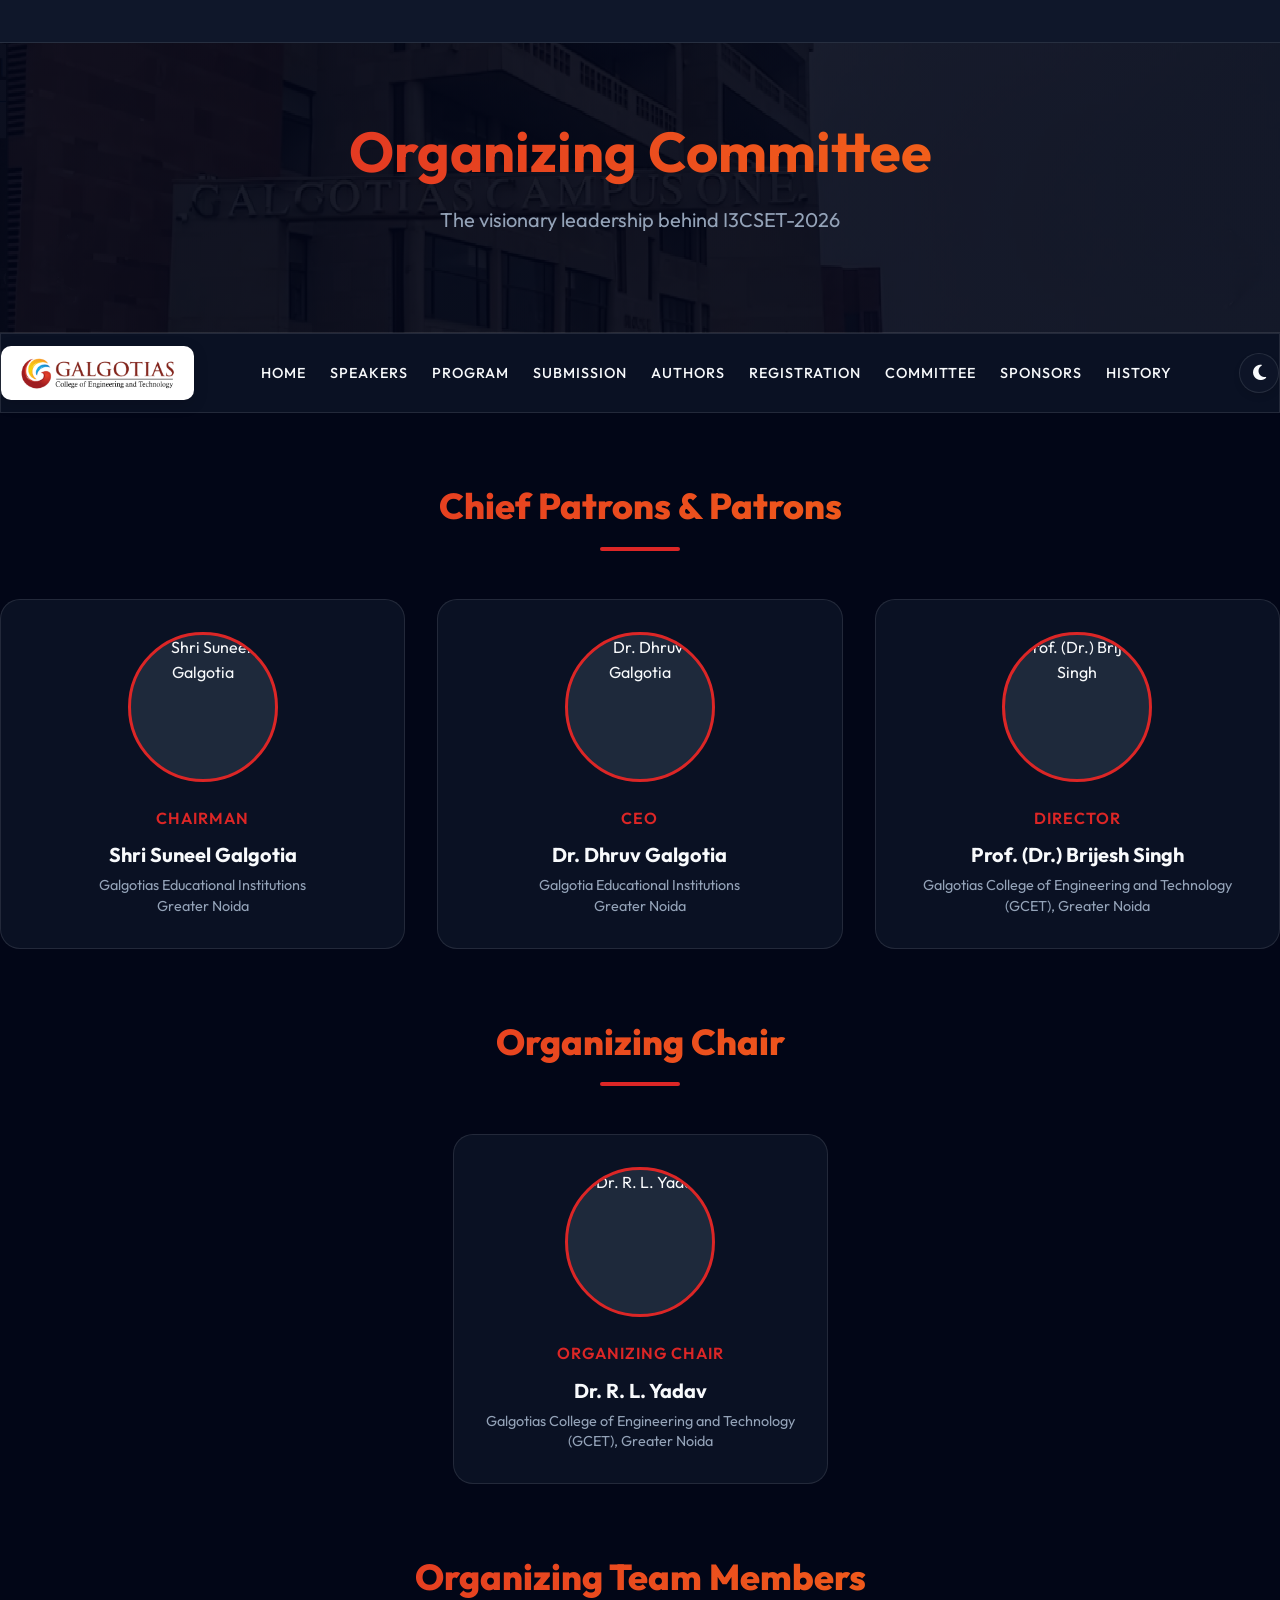
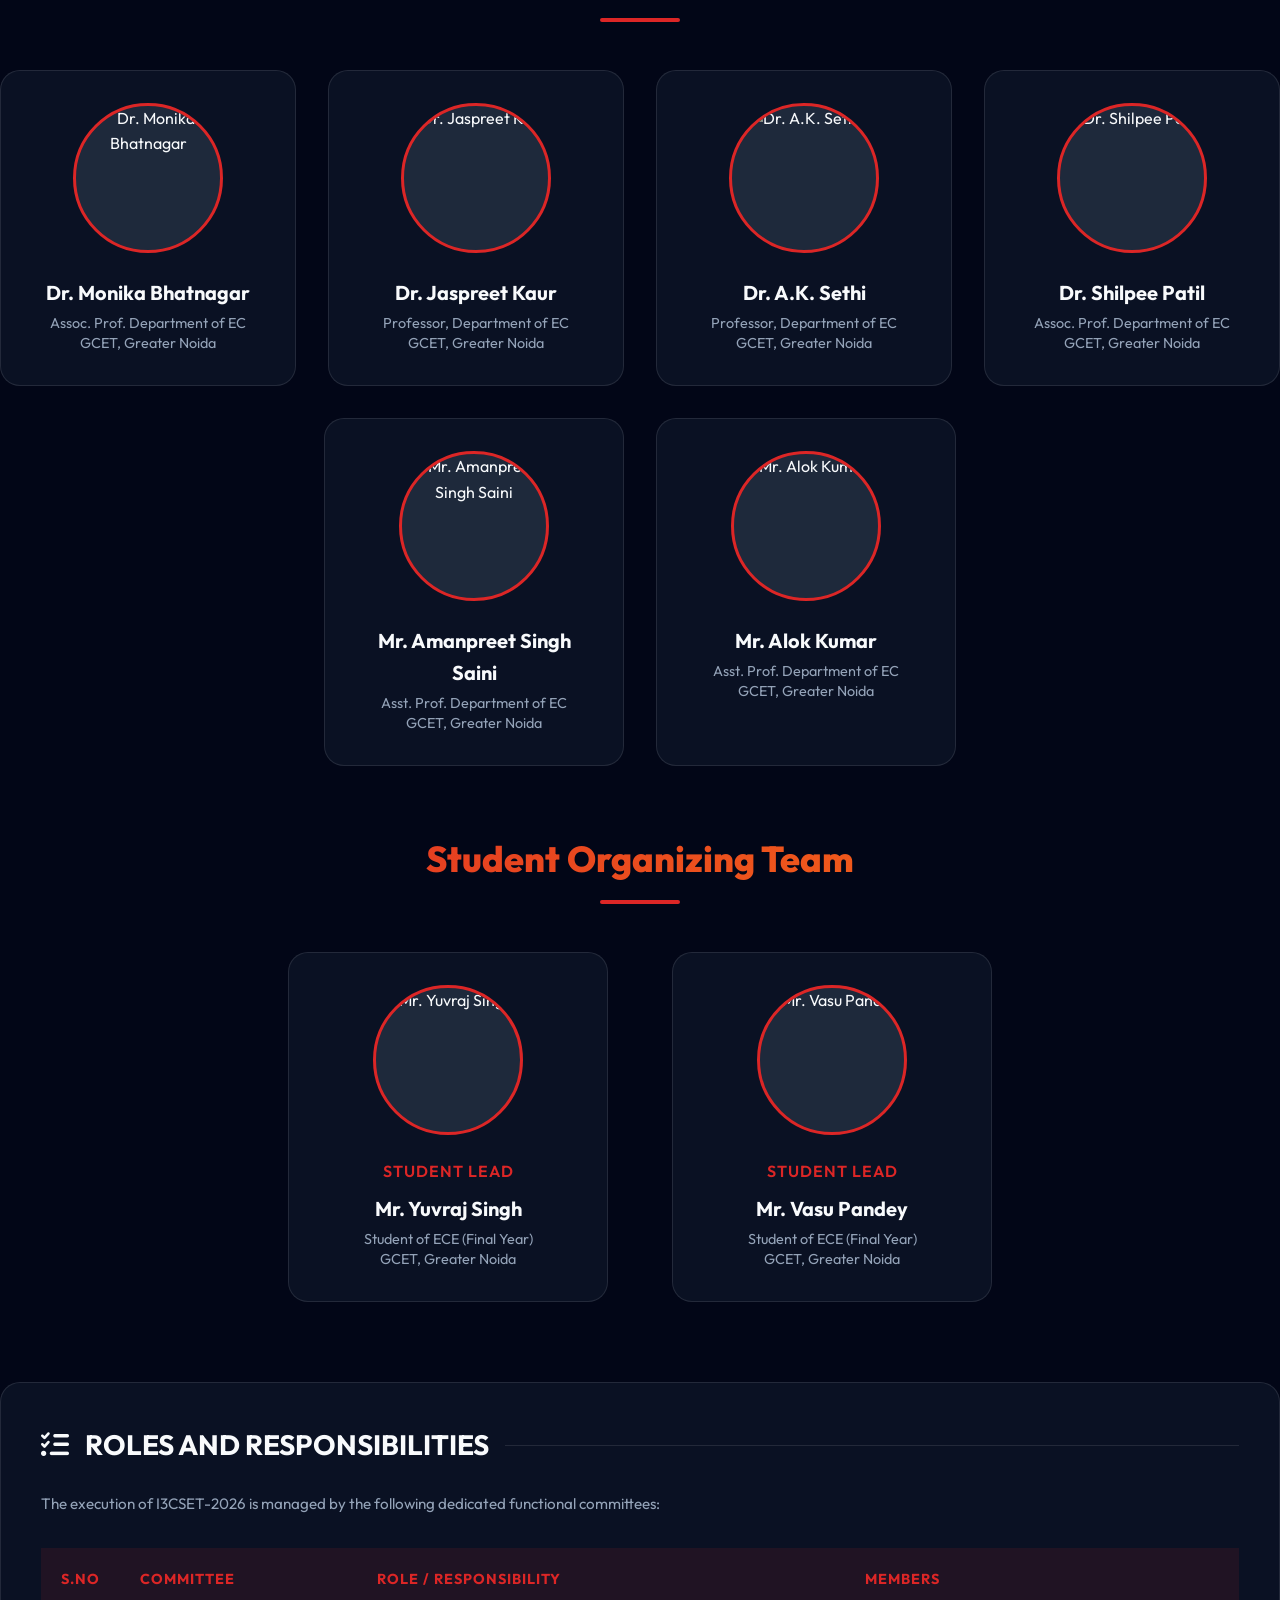
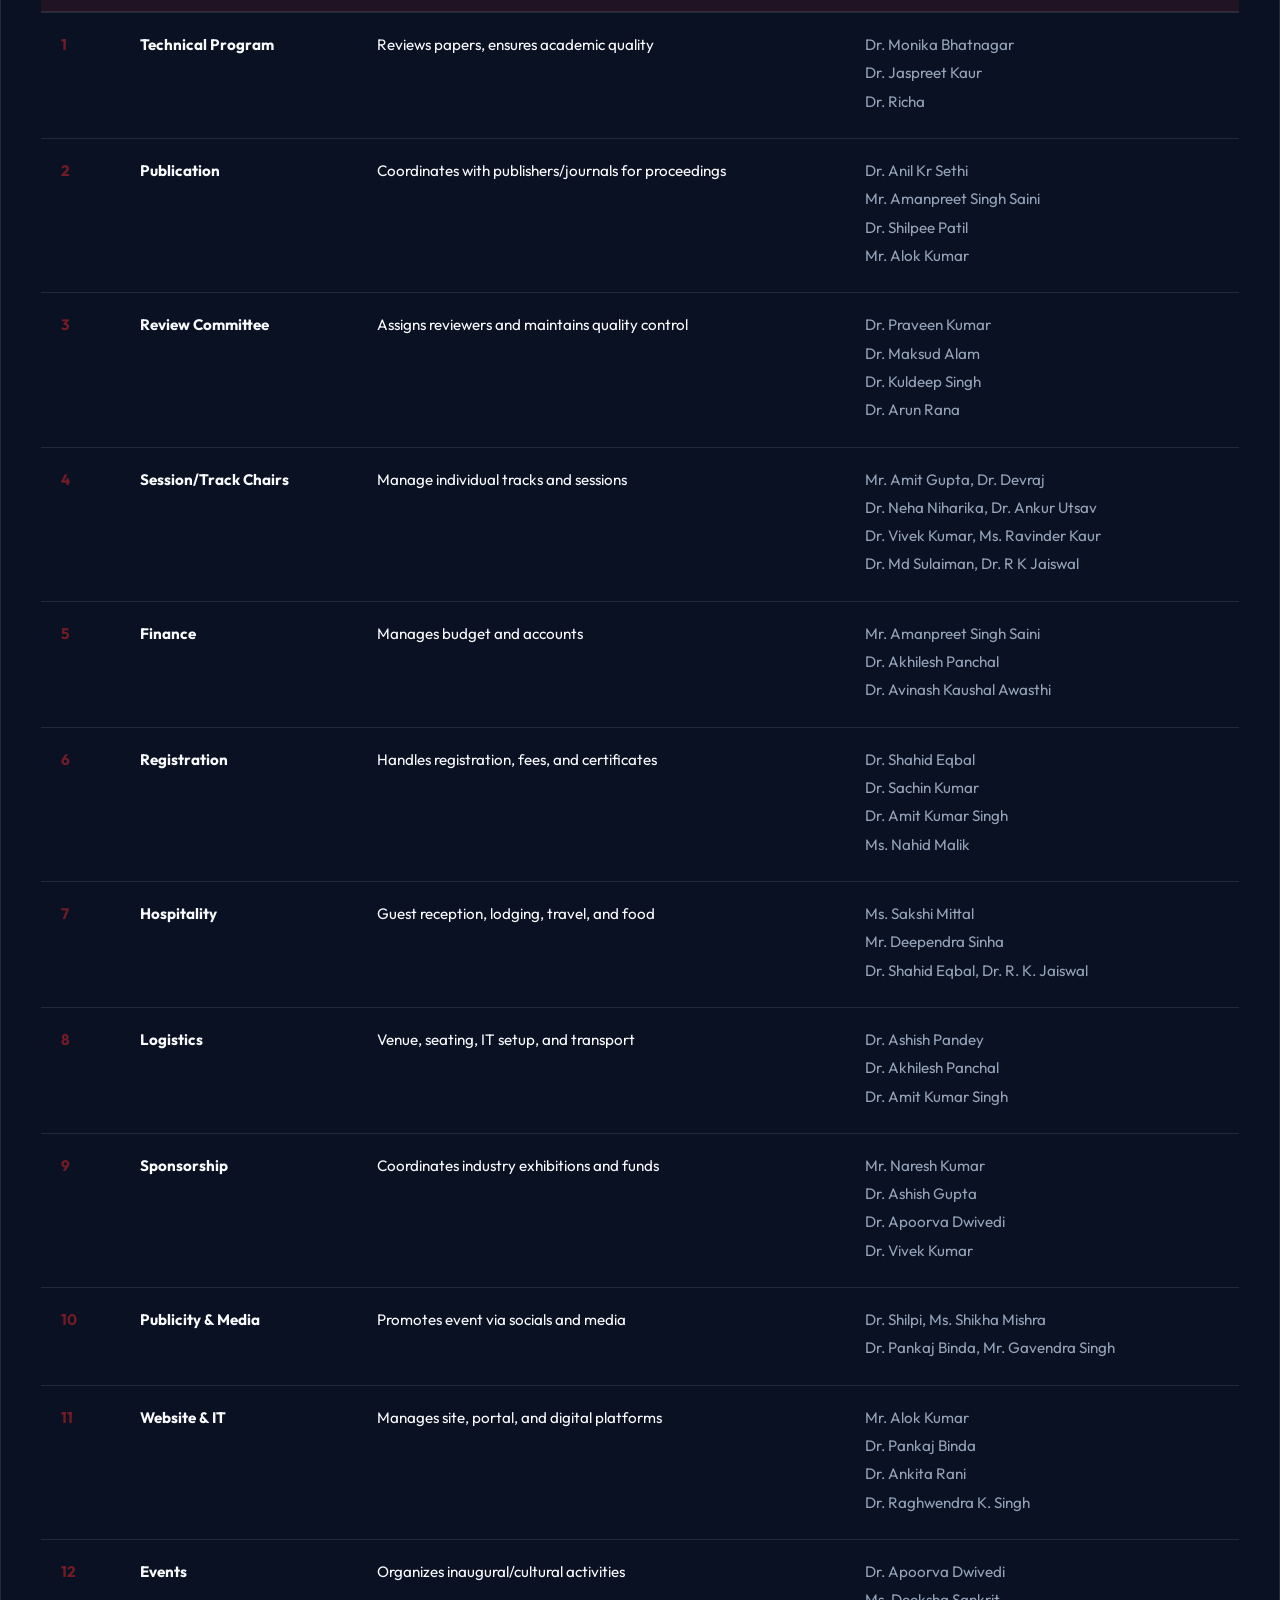
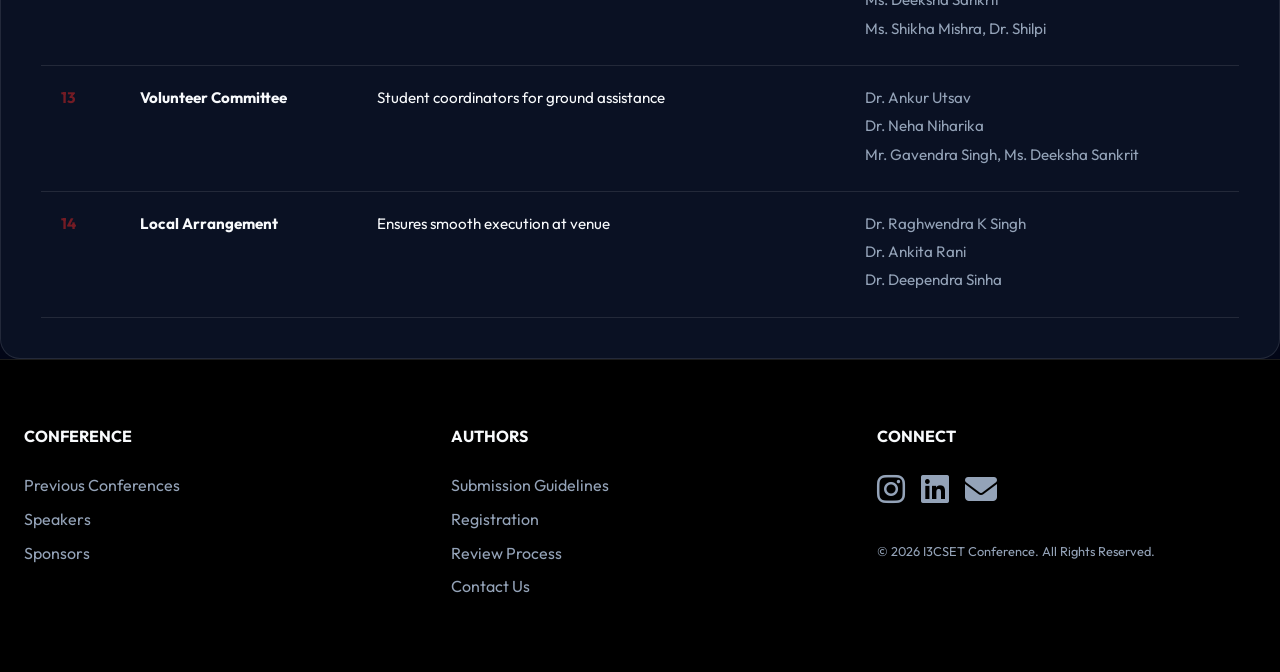
==== committe.html @ 7bad55f0 "Upload website files" ====
<!DOCTYPE html>
<html lang="en">

<head>
    <meta charset="UTF-8">
    <meta name="viewport" content="width=device-width, initial-scale=1.0">
    <title>Organizing Committee | I3CSET-2026</title>

    <!-- Meta SEO -->
    <meta name="keywords"
        content="I3CSET-2026, Organizing Committee, Patrons, GCET, Computing, Communication, Sustainable Energy Technologies, Leadership">
    <meta name="description"
        content="Meet the visionary leadership and organizing committee of I3CSET-2026 at Galgotias College of Engineering and Technology (GCET).">
    <meta name="author" content="I3CSET-2026 Committee">
    
    <!-- Open Graph / social media -->
    <meta property="og:type" content="website">
    <meta property="og:url" content="https://i3cset.org/committe.html">
    <meta property="og:title" content="Organizing Committee | I3CSET-2026">
    <meta property="og:description" content="The dedicated team behind the 2nd International Conference on Computing, Communication and Sustainable Energy Technologies.">
    <meta property="og:image" content="images/hotel1-banner.jpg">

    <script>
        if (localStorage.getItem('theme') === 'light') {
            document.documentElement.classList.add('light-mode');
            document.addEventListener('DOMContentLoaded', () => document.body.classList.add('light-mode'));
        }
    </script>
    <script src="js/ticker-data.js" defer></script>
    <script src="js/footer-data.js" defer></script>
    <script src="js/dates-data.js" defer></script>
    <script src="js/nav-data.js" defer></script>
    <script src="js/modern.js" defer></script>
    <!-- Fonts & Icons -->
    <link href="https://fonts.googleapis.com/css2?family=Outfit:wght@300;400;600;700&display=swap" rel="stylesheet">
    <link rel="stylesheet" href="https://cdnjs.cloudflare.com/ajax/libs/font-awesome/6.4.0/css/all.min.css">

    <!-- CSS -->
    <link rel="stylesheet" href="css/reset.css">
    <link rel="stylesheet" href="css/modern.css">

    <style>
        .glass-effect {
            backdrop-filter: blur(12px);
            -webkit-backdrop-filter: blur(12px);
            border: 1px solid rgba(255, 255, 255, 0.1);
        }

        .committee-header {
            background: linear-gradient(rgba(2, 6, 23, 0.9), rgba(2, 6, 23, 0.9)), url('images/hotel1-banner.jpg');
            background-size: cover;
            background-position: center;
            padding: 4rem 2rem;
            text-align: center;
            border-bottom: 1px solid var(--glass-border);
        }

        .member-grid {
            display: grid;
            grid-template-columns: repeat(auto-fit, minmax(280px, 1fr));
            gap: 2rem;
            margin-top: 3rem;
        }

        .member-card {
            background: var(--glass);
            border: 1px solid var(--glass-border);
            border-radius: 20px;
            padding: 2rem;
            text-align: center;
            transition: var(--transition);
            display: flex;
            flex-direction: column;
            align-items: center;
        }

        .member-card:hover {
            transform: translateY(-10px);
            border-color: var(--accent);
            box-shadow: 0 20px 40px rgba(220, 38, 38, 0.15);
        }

        .member-img-wrapper {
            width: 150px;
            height: 150px;
            border-radius: 50%;
            overflow: hidden;
            margin-bottom: 1.5rem;
            border: 3px solid var(--accent);
            background: #1e293b;
        }

        .member-img-wrapper img {
            width: 100%;
            height: 100%;
            object-fit: cover;
        }

        .member-name {
            font-size: 1.25rem;
            font-weight: 700;
            color: var(--text);
            margin-bottom: 0.25rem;
        }

        .member-role {
            font-size: 1rem;
            font-weight: 600;
            color: var(--accent);
            margin-bottom: 0.5rem;
            text-transform: uppercase;
            letter-spacing: 1px;
        }

        .member-org {
            font-size: 0.9rem;
            color: var(--text-muted);
            line-height: 1.4;
        }

        .category-title {
            text-align: center;
            font-size: 2.25rem;
            font-weight: 800;
            margin: 4rem 0 2rem;
            padding-bottom: 1rem;
            position: relative;
            background: linear-gradient(135deg, var(--accent) 0%, var(--secondary) 100%);
            -webkit-background-clip: text;
            background-clip: text;
            -webkit-text-fill-color: transparent;
        }

        .category-title::after {
            content: '';
            position: absolute;
            bottom: 0;
            left: 50%;
            transform: translateX(-50%);
            width: 80px;
            height: 4px;
            background: var(--accent);
            border-radius: 2px;
        }

        /* Roles Table Styling */
        .roles-container {
            margin-top: 5rem;
            background: var(--glass);
            border: 1px solid var(--glass-border);
            border-radius: 20px;
            padding: 2.5rem;
            overflow-x: auto;
        }

        .roles-table {
            width: 100%;
            border-collapse: collapse;
            color: var(--text);
        }

        .roles-table th {
            text-align: left;
            padding: 1.25rem;
            background: rgba(220, 38, 38, 0.1);
            color: var(--accent);
            font-weight: 700;
            text-transform: uppercase;
            letter-spacing: 1px;
            font-size: 0.9rem;
            border-bottom: 2px solid var(--glass-border);
        }

        .roles-table td {
            padding: 1.25rem;
            border-bottom: 1px solid var(--glass-border);
            vertical-align: top;
            font-size: 0.95rem;
        }

        .roles-table tr:hover {
            background: rgba(255, 255, 255, 0.02);
        }

        .members-list {
            list-style: none;
            padding: 0;
            margin: 0;
        }

        .members-list li {
            margin-bottom: 0.25rem;
            color: var(--text-muted);
        }

        .sno {
            font-weight: 700;
            color: var(--accent);
            opacity: 0.5;
        }

        @media (max-width: 768px) {
            .member-grid {
                grid-template-columns: 1fr;
            }
        }
    </style>
</head>

<body>

    <!-- Top News Ticker -->
    <div id="ticker-placeholder"></div>

    <!-- Header -->
    <header class="committee-header">
        <div class="container mx-auto">
            <h1 class="conference-title">Organizing Committee</h1>
            <p class="conference-subtitle">The visionary leadership behind I3CSET-2026</p>
        </div>
    </header>

    <!-- Navigation -->
    <nav id="nav-placeholder" class="modern-nav glass-effect"></nav>

    <div class="container mx-auto px-4 max-w-7xl py-12">

        <!-- Chief Patrons & Patrons -->
        <h2 class="category-title">Chief Patrons & Patrons</h2>
        <div class="member-grid" style="grid-template-columns: repeat(auto-fit, minmax(320px, 1fr));">
            <div class="member-card">
                <div class="member-img-wrapper">
                    <img src="images/organizing/Shri Suneel Galgotia.webp" alt="Shri Suneel Galgotia">
                </div>
                <div class="member-role">Chairman</div>
                <div class="member-name">Shri Suneel Galgotia</div>
                <div class="member-org">Galgotias Educational Institutions<br>Greater Noida</div>
            </div>
            <div class="member-card">
                <div class="member-img-wrapper">
                    <img src="images/organizing/Dr. Dhruv Galgotia.webp" alt="Dr. Dhruv Galgotia">
                </div>
                <div class="member-role">CEO</div>
                <div class="member-name">Dr. Dhruv Galgotia</div>
                <div class="member-org">Galgotia Educational Institutions<br>Greater Noida</div>
            </div>
            <div class="member-card">
                <div class="member-img-wrapper">
                    <img src="images/organizing/Prof. (Dr.) Brijesh Singh.jpeg" alt="Prof. (Dr.) Brijesh Singh">
                </div>
                <div class="member-role">Director</div>
                <div class="member-name">Prof. (Dr.) Brijesh Singh</div>
                <div class="member-org">Galgotias College of Engineering and Technology<br>(GCET), Greater Noida</div>
            </div>
        </div>

        <!-- Organizing Chair -->
        <h2 class="category-title">Organizing Chair</h2>
        <div class="member-grid" style="justify-content: center; display: flex;">
            <div class="member-card" style="max-width: 400px;">
                <div class="member-img-wrapper">
                    <img src="images/organizing/Dr. R. L. Yadav.jpeg" alt="Dr. R. L. Yadav">
                </div>
                <div class="member-role">Organizing Chair</div>
                <div class="member-name">Dr. R. L. Yadav</div>
                <div class="member-org">Galgotias College of Engineering and Technology<br>(GCET), Greater Noida</div>
            </div>
        </div>

        <!-- Organizing Team -->
        <h2 class="category-title">Organizing Team Members</h2>
        
        <!-- Row 1: 4 Members -->
        <div class="member-grid" style="grid-template-columns: repeat(auto-fit, minmax(260px, 1fr));">
            <div class="member-card">
                <div class="member-img-wrapper"><img src="images/organizing/Dr-Monika-Bhatnagar_ECE.jpeg"
                        alt="Dr. Monika Bhatnagar"></div>
                <div class="member-name">Dr. Monika Bhatnagar</div>
                <div class="member-org">Assoc. Prof. Department of EC<br>GCET, Greater Noida</div>
            </div>
            <div class="member-card">
                <div class="member-img-wrapper"><img src="images/organizing/Jaspreet-Kaur.jpg" alt="Dr. Jaspreet Kaur">
                </div>
                <div class="member-name">Dr. Jaspreet Kaur</div>
                <div class="member-org">Professor, Department of EC<br>GCET, Greater Noida</div>
            </div>
            <div class="member-card">
                <div class="member-img-wrapper"><img src="images/organizing/Anil-Kumar-Sethi.jpg" alt="Dr. A.K. Sethi">
                </div>
                <div class="member-name">Dr. A.K. Sethi</div>
                <div class="member-org">Professor, Department of EC<br>GCET, Greater Noida</div>
            </div>
            <div class="member-card">
                <div class="member-img-wrapper"><img src="images/organizing/DR-SHILPEE_ECE.jpg" alt="Dr. Shilpee Patil">
                </div>
                <div class="member-name">Dr. Shilpee Patil</div>
                <div class="member-org">Assoc. Prof. Department of EC<br>GCET, Greater Noida</div>
            </div>
        </div>

        <!-- Row 2: 2 Members Centered -->
        <div class="member-grid" style="display: flex; justify-content: center; flex-wrap: wrap; margin-top: 2rem; gap: 2rem;">
            
            <div class="member-card" style="flex: 0 1 300px;">
                <div class="member-img-wrapper"><img src="images/organizing/Mr. Amanpreet Singh Saini.webp"
                        alt="Mr. Amanpreet Singh Saini"></div>
                <div class="member-name">Mr. Amanpreet Singh Saini</div>
                <div class="member-org">Asst. Prof. Department of EC<br>GCET, Greater Noida</div>
            </div>
            <div class="member-card" style="flex: 0 1 300px;">
                <div class="member-img-wrapper"><img src="images/organizing/Alok-Kumar_ECE.jpg" alt="Mr. Alok Kumar">
                </div>
                <div class="member-name">Mr. Alok Kumar</div>
                <div class="member-org">Asst. Prof. Department of EC<br>GCET, Greater Noida</div>
            </div>
        </div>

        <!-- Student Team -->
        <h2 class="category-title">Student Organizing Team</h2>
        <div class="member-grid" style="justify-content: center; display: flex; gap: 4rem;">
            <div class="member-card" style="min-width: 320px;">
                <div class="member-img-wrapper"><img src="images/organizing/yuvraj.jpg" alt="Mr. Yuvraj Singh"></div>
                <div class="member-role">Student Lead</div>
                <div class="member-name">Mr. Yuvraj Singh</div>
                <div class="member-org">Student of ECE (Final Year)<br>GCET, Greater Noida</div>
            </div>
            <div class="member-card" style="min-width: 320px;">
                <div class="member-img-wrapper"><img src="images/organizing/vasu.jpg" alt="Mr. Vasu Pandey"></div>
                <div class="member-role">Student Lead</div>
                <div class="member-name">Mr. Vasu Pandey</div>
                <div class="member-org">Student of ECE (Final Year)<br>GCET, Greater Noida</div>
            </div>
        </div>

        <!-- Roles & Responsibilities Section -->
        <div class="roles-container">
            <h2 class="section-title"><i class="fa fa-tasks"></i> ROLES AND RESPONSIBILITIES</h2>
            <p style="margin-bottom: 2rem; color: var(--text-muted); font-size: 0.95rem;">
                The execution of <strong>I3CSET-2026</strong> is managed by the following dedicated functional
                committees:
            </p>
            <table class="roles-table">
                <thead>
                    <tr>
                        <th style="width: 50px;">S.No</th>
                        <th>Committee</th>
                        <th>Role / Responsibility</th>
                        <th>Members</th>
                    </tr>
                </thead>
                <tbody>
                    <tr>
                        <td class="sno">1</td>
                        <td style="font-weight: 700;">Technical Program</td>
                        <td>Reviews papers, ensures academic quality</td>
                        <td>
                            <ul class="members-list">
                                <li>Dr. Monika Bhatnagar</li>
                                <li>Dr. Jaspreet Kaur</li>
                                <li>Dr. Richa</li>
                            </ul>
                        </td>
                    </tr>
                    <tr>
                        <td class="sno">2</td>
                        <td style="font-weight: 700;">Publication</td>
                        <td>Coordinates with publishers/journals for proceedings</td>
                        <td>
                            <ul class="members-list">
                                <li>Dr. Anil Kr Sethi</li>
                                <li>Mr. Amanpreet Singh Saini</li>
                                <li>Dr. Shilpee Patil</li>
                                <li>Mr. Alok Kumar</li>
                            </ul>
                        </td>
                    </tr>
                    <tr>
                        <td class="sno">3</td>
                        <td style="font-weight: 700;">Review Committee</td>
                        <td>Assigns reviewers and maintains quality control</td>
                        <td>
                            <ul class="members-list">
                                <li>Dr. Praveen Kumar</li>
                                <li>Dr. Maksud Alam</li>
                                <li>Dr. Kuldeep Singh</li>
                                <li>Dr. Arun Rana</li>
                            </ul>
                        </td>
                    </tr>
                    <tr>
                        <td class="sno">4</td>
                        <td style="font-weight: 700;">Session/Track Chairs</td>
                        <td>Manage individual tracks and sessions</td>
                        <td>
                            <ul class="members-list">
                                <li>Mr. Amit Gupta, Dr. Devraj</li>
                                <li>Dr. Neha Niharika, Dr. Ankur Utsav</li>
                                <li>Dr. Vivek Kumar, Ms. Ravinder Kaur</li>
                                <li>Dr. Md Sulaiman, Dr. R K Jaiswal</li>
                            </ul>
                        </td>
                    </tr>
                    <tr>
                        <td class="sno">5</td>
                        <td style="font-weight: 700;">Finance</td>
                        <td>Manages budget and accounts</td>
                        <td>
                            <ul class="members-list">
                                <li>Mr. Amanpreet Singh Saini</li>
                                <li>Dr. Akhilesh Panchal</li>
                                <li>Dr. Avinash Kaushal Awasthi</li>
                            </ul>
                        </td>
                    </tr>
                    <tr>
                        <td class="sno">6</td>
                        <td style="font-weight: 700;">Registration</td>
                        <td>Handles registration, fees, and certificates</td>
                        <td>
                            <ul class="members-list">
                                <li>Dr. Shahid Eqbal</li>
                                <li>Dr. Sachin Kumar</li>
                                <li>Dr. Amit Kumar Singh</li>
                                <li>Ms. Nahid Malik</li>
                            </ul>
                        </td>
                    </tr>
                    <tr>
                        <td class="sno">7</td>
                        <td style="font-weight: 700;">Hospitality</td>
                        <td>Guest reception, lodging, travel, and food</td>
                        <td>
                            <ul class="members-list">
                                <li>Ms. Sakshi Mittal</li>
                                <li>Mr. Deependra Sinha</li>
                                <li>Dr. Shahid Eqbal, Dr. R. K. Jaiswal</li>
                            </ul>
                        </td>
                    </tr>
                    <tr>
                        <td class="sno">8</td>
                        <td style="font-weight: 700;">Logistics</td>
                        <td>Venue, seating, IT setup, and transport</td>
                        <td>
                            <ul class="members-list">
                                <li>Dr. Ashish Pandey</li>
                                <li>Dr. Akhilesh Panchal</li>
                                <li>Dr. Amit Kumar Singh</li>
                            </ul>
                        </td>
                    </tr>
                    <tr>
                        <td class="sno">9</td>
                        <td style="font-weight: 700;">Sponsorship</td>
                        <td>Coordinates industry exhibitions and funds</td>
                        <td>
                            <ul class="members-list">
                                <li>Mr. Naresh Kumar</li>
                                <li>Dr. Ashish Gupta</li>
                                <li>Dr. Apoorva Dwivedi</li>
                                <li>Dr. Vivek Kumar</li>
                            </ul>
                        </td>
                    </tr>
                    <tr>
                        <td class="sno">10</td>
                        <td style="font-weight: 700;">Publicity & Media</td>
                        <td>Promotes event via socials and media</td>
                        <td>
                            <ul class="members-list">
                                <li>Dr. Shilpi, Ms. Shikha Mishra</li>
                                <li>Dr. Pankaj Binda, Mr. Gavendra Singh</li>
                            </ul>
                        </td>
                    </tr>
                    <tr>
                        <td class="sno">11</td>
                        <td style="font-weight: 700;">Website & IT</td>
                        <td>Manages site, portal, and digital platforms</td>
                        <td>
                            <ul class="members-list">
                                <li>Mr. Alok Kumar</li>
                                <li>Dr. Pankaj Binda</li>
                                <li>Dr. Ankita Rani</li>
                                <li>Dr. Raghwendra K. Singh</li>
                            </ul>
                        </td>
                    </tr>
                    <tr>
                        <td class="sno">12</td>
                        <td style="font-weight: 700;">Events</td>
                        <td>Organizes inaugural/cultural activities</td>
                        <td>
                            <ul class="members-list">
                                <li>Dr. Apoorva Dwivedi</li>
                                <li>Ms. Deeksha Sankrit</li>
                                <li>Ms. Shikha Mishra, Dr. Shilpi</li>
                            </ul>
                        </td>
                    </tr>
                    <tr>
                        <td class="sno">13</td>
                        <td style="font-weight: 700;">Volunteer Committee</td>
                        <td>Student coordinators for ground assistance</td>
                        <td>
                            <ul class="members-list">
                                <li>Dr. Ankur Utsav</li>
                                <li>Dr. Neha Niharika</li>
                                <li>Mr. Gavendra Singh, Ms. Deeksha Sankrit</li>
                            </ul>
                        </td>
                    </tr>
                    <tr>
                        <td class="sno">14</td>
                        <td style="font-weight: 700;">Local Arrangement</td>
                        <td>Ensures smooth execution at venue</td>
                        <td>
                            <ul class="members-list">
                                <li>Dr. Raghwendra K Singh</li>
                                <li>Dr. Ankita Rani</li>
                                <li>Dr. Deependra Sinha</li>
                            </ul>
                        </td>
                    </tr>
                </tbody>
            </table>
        </div>

    </div>

    <!-- Footer -->
    <div id="footer-placeholder"></div>

</body>

</html>
---- css/modern.css ----
/* Modern Design System for I3CSET-2026 */
@import url('https://fonts.googleapis.com/css2?family=Outfit:wght@300;400;600;700&display=swap');

:root {
    --primary: #0f172a;
    --accent: #dc2626;
    --accent-glow: #dc262680;
    --secondary: #f97316;
    --text: #f8fafc;
    --text-muted: #94a3b8;
    --bg: #020617;
    --footer-bg: #000000;
    --glass: rgba(15, 23, 42, 0.7);
    --glass-border: rgba(255, 255, 255, 0.1);
    --transition: all 0.3s cubic-bezier(0.4, 0, 0.2, 1);
    --header-overlay: rgba(2, 6, 23, 0.8);
}

*, ::before, ::after {
    box-sizing: border-box;
}

body.light-mode {
    --primary: #f8fafc;
    --accent: #ef4444;
    --accent-glow: #ef444440;
    --secondary: #ea580c;
    --text: #0f172a;
    --text-muted: #475569;
    --bg: #f8fafc;
    --footer-bg: #f1f5f9;
    --glass: rgba(255, 255, 255, 0.8);
    --glass-border: rgba(0, 0, 0, 0.08);
    --header-overlay: rgba(248, 250, 252, 0.85);
}

body.light-mode .modern-nav {
    background: rgba(254, 242, 242, 0.95);
    border-bottom: 1px solid rgba(220, 38, 38, 0.15);
}

* {
    transition: background-color 0.3s ease, color 0.3s ease, border-color 0.3s ease, backdrop-filter 0.3s ease, box-shadow 0.3s ease;
}

body {
    font-family: 'Outfit', sans-serif;
    background-color: var(--bg);
    color: var(--text);
    line-height: 1.6;
    margin: 0;
    overflow-x: hidden;
}

/* Glassmorphism Header */
.modern-header {
    background: linear-gradient(var(--header-overlay), var(--header-overlay)), url('../images/hero-bg.png');
    background-size: cover;
    background-position: center;
    min-height: 60vh;
    display: flex;
    flex-direction: column;
    justify-content: center;
    align-items: center;
    text-align: center;
    padding: 2rem;
    position: relative;
    border-bottom: 1px solid var(--glass-border);
}

.modern-header::after {
    content: '';
    position: absolute;
    bottom: -1px;
    left: 0;
    width: 100%;
    height: 100px;
    background: linear-gradient(to top, var(--bg), transparent);
}

.hero-content {
    backdrop-filter: blur(10px);
    background: var(--glass);
    padding: 3rem;
    border-radius: 20px;
    border: 1px solid var(--glass-border);
    max-width: 900px;
    transform: translateY(0);
    animation: fadeInUp 1s ease-out;
    box-shadow: 0 20px 40px rgba(0,0,0,0.1);
}

@keyframes fadeInUp {
    from { opacity: 0; transform: translateY(30px); }
    to { opacity: 1; transform: translateY(0); }
}

.conference-title {
    font-size: 3.5rem;
    font-weight: 700;
    margin-bottom: 0.5rem;
    background: linear-gradient(to right, var(--accent), var(--secondary));
    -webkit-background-clip: text;
    background-clip: text;
    -webkit-text-fill-color: transparent;
}

.conference-subtitle {
    font-size: 1.25rem;
    color: var(--text-muted);
    margin-bottom: 2rem;
}

.quick-info {
    display: flex;
    gap: 2rem;
    justify-content: center;
    margin-top: 2rem;
    flex-wrap: wrap;
}

.info-item {
    display: flex;
    align-items: center;
    gap: 0.5rem;
    font-size: 1.1rem;
    font-weight: 600;
    color: var(--text);
}

.info-item i { color: var(--accent); }

/* Navigation Ribbon */
.modern-nav {
    position: sticky;
    top: 0;
    z-index: 1000;
    background: var(--glass);
    backdrop-filter: blur(15px);
    border-bottom: 1px solid var(--glass-border);
    padding: 0.75rem 0;
}

.nav-container {
    max-width: 1400px;
    margin: 0 auto;
    display: flex;
    justify-content: space-between;
    align-items: center;
}

.nav-links {
    display: flex;
    gap: 1.5rem;
    list-style: none;
    margin: 0;
    padding: 0;
}

.nav-links a {
    color: var(--text);
    text-decoration: none;
    font-weight: 500;
    transition: var(--transition);
    font-size: 0.9rem;
    text-transform: uppercase;
    letter-spacing: 1px;
}

.nav-links a:hover {
    color: var(--accent);
}

/* Modern Ticker */
#news-ticker-container {
    background: var(--primary);
    color: var(--text);
    padding: 8px 0;
    overflow: hidden;
    white-space: nowrap;
    position: relative;
    z-index: 1001;
    border-bottom: 1px solid var(--glass-border);
}

.ticker-content {
    display: inline-block;
    padding-left: 100%;
    animation: ticker 30s linear infinite;
}

.ticker-item {
    display: inline-block;
    margin-right: 50px;
    font-weight: 500;
}

.ticker-item i {
    color: var(--accent);
    margin-right: 8px;
}

.ticker-item a {
    color: var(--secondary);
    text-decoration: none;
}

.ticker-item a:hover {
    text-decoration: underline;
}

@keyframes ticker {
    0% { transform: translateX(0); }
    100% { transform: translateX(-100%); }
}

/* Sections */
.main-content {
    max-width: 1400px;
    margin: 4rem auto;
    display: grid;
    grid-template-columns: 1.6fr 1.4fr;
    gap: 3rem;
    padding: 0 1.5rem;
}

.section-card {
    background: var(--glass);
    border: 1px solid var(--glass-border);
    border-radius: 16px;
    padding: 1.25rem;
    margin-bottom: 2rem;
    box-shadow: 0 4px 6px -1px rgba(0, 0, 0, 0.05);
    overflow: hidden;
}

.section-title {
    font-size: 1.75rem;
    font-weight: 700;
    margin-bottom: 1.5rem;
    display: flex;
    align-items: center;
    gap: 1rem;
    color: var(--text);
}

.section-title::after {
    content: '';
    flex: 1;
    height: 1px;
    background: var(--glass-border);
}

/* Date Cards */
.date-list {
    list-style: none;
    padding: 0;
}

.date-card {
    display: flex;
    align-items: flex-end; /* Align to the bottom of the line */
    padding: 1rem 0.5rem; /* Add horizontal padding to prevent edge touching */
    border-bottom: 1px solid var(--glass-border);
    transition: var(--transition);
    color: var(--text);
    gap: 8px; /* Consistent gap */
    width: 100%;
    box-sizing: border-box;
}

.date-card .label { 
    font-weight: 600; 
    flex: 1; /* Take all available space */
    display: flex;
    align-items: flex-end;
    gap: 0.5rem;
    font-size: 0.9rem; /* Slightly smaller for sidebar fit */
}

/* The dotted line now sits precisely between label and value */
.date-card .label::after {
    content: '';
    flex: 1;
    border-bottom: 2px dotted var(--glass-border);
    margin: 0 4px;
    margin-bottom: 4px; /* Move dots up to align with text */
    opacity: 0.3;
}

.date-card .label i { 
    color: var(--accent); 
    width: 18px;
    text-align: center;
    margin-bottom: 1px;
}

.date-card .value { 
    color: var(--accent); 
    font-weight: 700; 
    font-size: 0.95rem;
    flex-shrink: 0; /* Never shrink the date */
    text-align: right;
    white-space: nowrap; /* Keep the date on one line */
}

.date-card:hover {
    background: rgba(var(--accent), 0.05);
    border-radius: 8px;
}

.date-value.closed {
    color: var(--text-muted) !important;
    text-decoration: line-through;
    opacity: 0.7;
}

/* Buttons */
.btn-primary {
    background: var(--accent);
    color: white;
    padding: 0.75rem 1.5rem;
    border-radius: 8px;
    border: none;
    cursor: pointer;
    font-weight: 600;
    transition: var(--transition);
    box-shadow: 0 4px 6px -1px var(--accent-glow);
}

.btn-primary:hover {
    transform: translateY(-2px);
    box-shadow: 0 10px 15px -3px var(--accent-glow);
}

.btn-outline {
    background: transparent;
    border: 2px solid var(--accent);
    color: var(--accent);
    padding: 0.75rem 1.5rem;
    border-radius: 8px;
    cursor: pointer;
    font-weight: 600;
    transition: var(--transition);
}

.btn-outline:hover {
    background: var(--accent);
    color: white;
    transform: translateY(-2px);
}

/* Footer */
footer {
    background: var(--footer-bg);
    padding: 4rem 1.5rem;
    border-top: 1px solid var(--glass-border);
    color: var(--text);
}

.footer-grid {
    max-width: 1400px;
    margin: 0 auto;
    display: grid;
    grid-template-columns: repeat(auto-fit, minmax(200px, 1fr));
    gap: 3rem;
}

.footer-section h4 {
    color: var(--text);
    margin-bottom: 1.5rem;
    text-transform: uppercase;
    font-weight: 700;
}

.footer-section ul {
    list-style: none;
    padding: 0;
}

.footer-section ul li {
    margin-bottom: 0.5rem;
}

.footer-section a {
    color: var(--text-muted);
    text-decoration: none;
    transition: var(--transition);
}

.footer-section a:hover {
    color: var(--accent);
}

/* Theme Toggle Button */
.theme-toggle {
    background: var(--glass);
    border: 1px solid var(--glass-border);
    color: var(--text);
    width: 40px;
    height: 40px;
    border-radius: 50%;
    cursor: pointer;
    font-size: 1.1rem;
    transition: var(--transition);
    display: flex;
    align-items: center;
    justify-content: center;
    box-shadow: 0 4px 6px rgba(0,0,0,0.1);
}

.theme-toggle:hover {
    background: var(--accent);
    color: white;
    transform: scale(1.1) rotate(15deg);
}

.light-mode-icon { display: none; }
body.light-mode .dark-mode-icon { display: none; }
body.light-mode .light-mode-icon { display: block; }

/* Track Accordion Styles */
.track-list {
    display: flex;
    flex-direction: column;
    gap: 1rem;
    margin-top: 2rem;
}

.track-item {
    background: var(--glass);
    border: 1px solid var(--glass-border);
    border-radius: 12px;
    overflow: hidden;
    transition: var(--transition);
}

.track-item summary {
    padding: 1.25rem;
    cursor: pointer;
    font-weight: 700;
    list-style: none; /* Hide default arrow */
    display: flex;
    justify-content: space-between;
    align-items: center;
    color: var(--text);
    background: rgba(255, 255, 255, 0.02);
}

.track-item summary::-webkit-details-marker {
    display: none;
}

.track-item summary::after {
    content: '\f078'; /* fa-chevron-down */
    font-family: 'Font Awesome 5 Free';
    font-weight: 900;
    font-size: 0.8rem;
    color: var(--accent);
    transition: transform 0.3s ease;
}

.track-item[open] summary::after {
    transform: rotate(180deg);
}

.track-item[open] {
    border-color: var(--accent);
    box-shadow: 0 0 15px var(--accent-glow);
}

.track-content {
    padding: 1.25rem;
    padding-top: 0;
    color: var(--text-muted);
    font-size: 0.95rem;
    line-height: 1.7;
    border-top: 1px solid var(--glass-border);
    margin-top: 0.5rem;
    padding-top: 1rem;
}

.track-content ul {
    list-style: disc;
    padding-left: 1.5rem;
    margin-top: 0.5rem;
}

@media (max-width: 768px) {
    .nav-container { padding: 0 1rem; }
    .nav-links { gap: 1rem; }
}
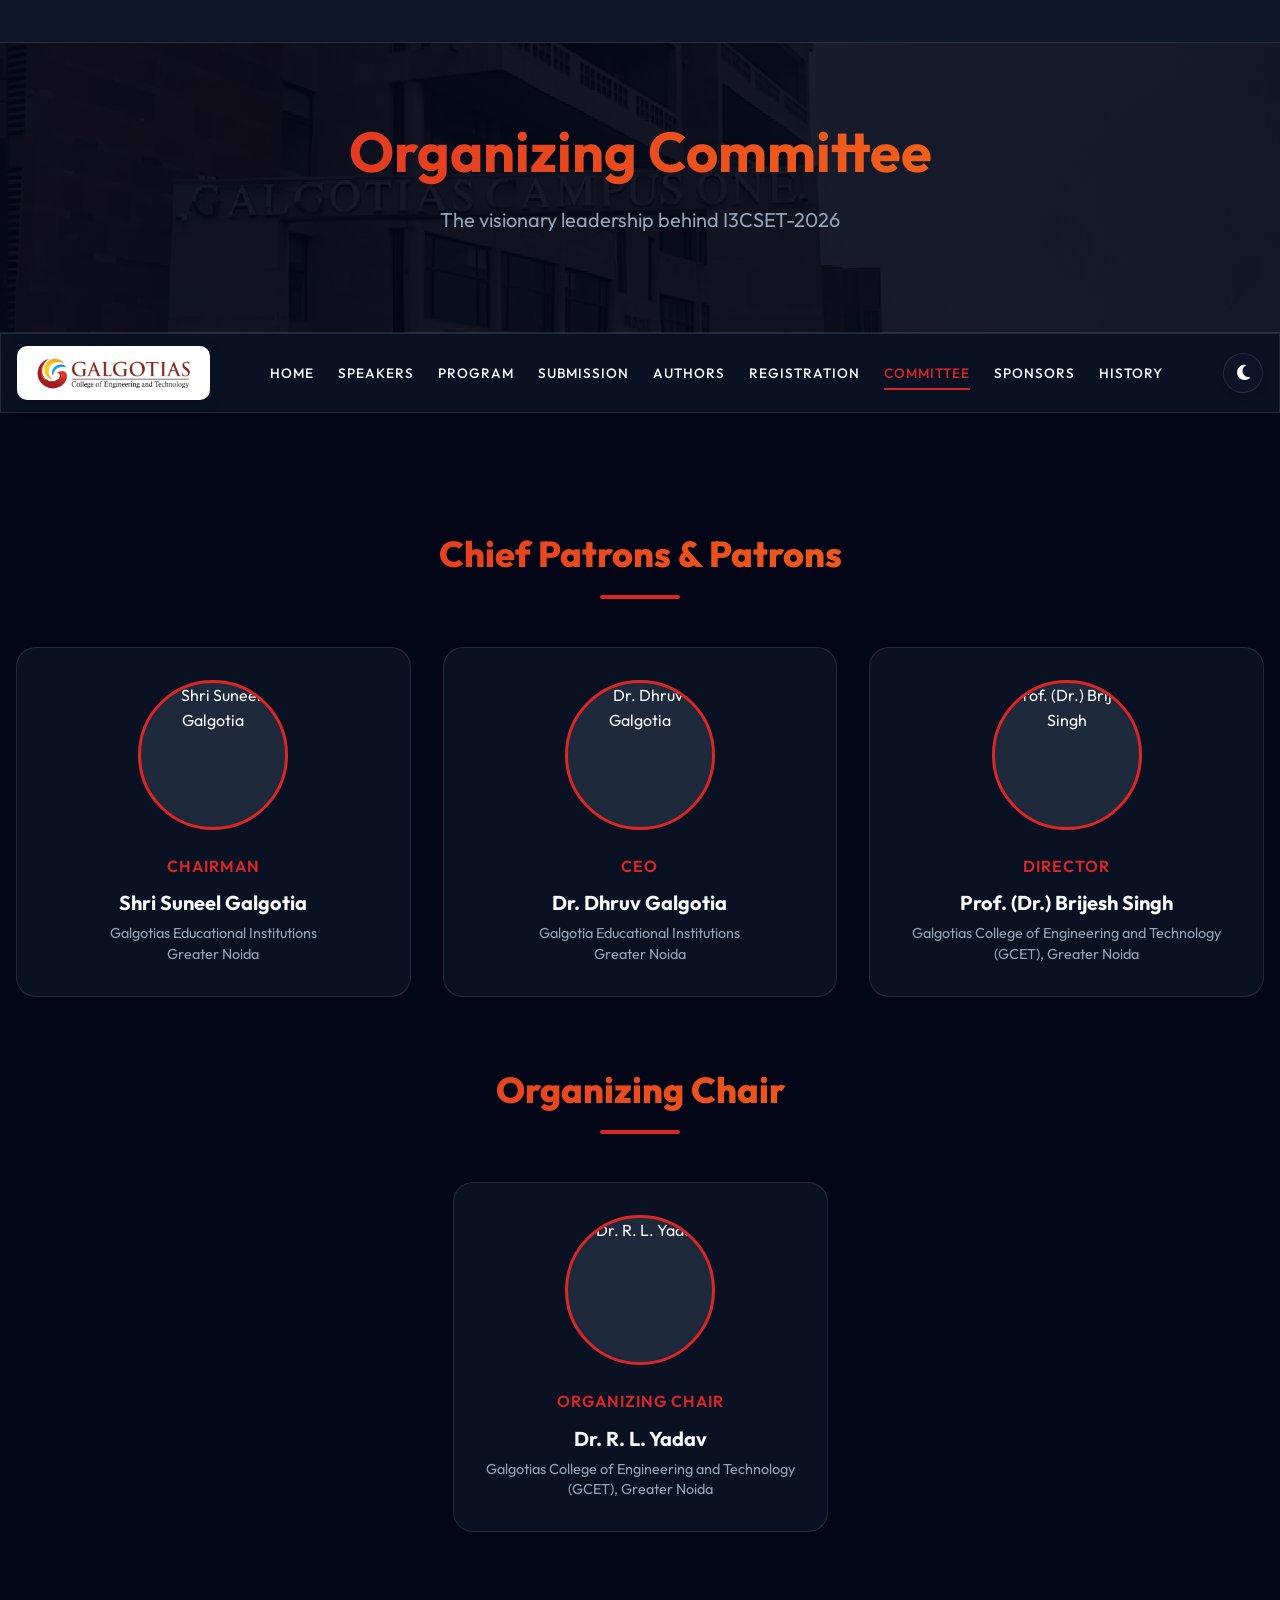
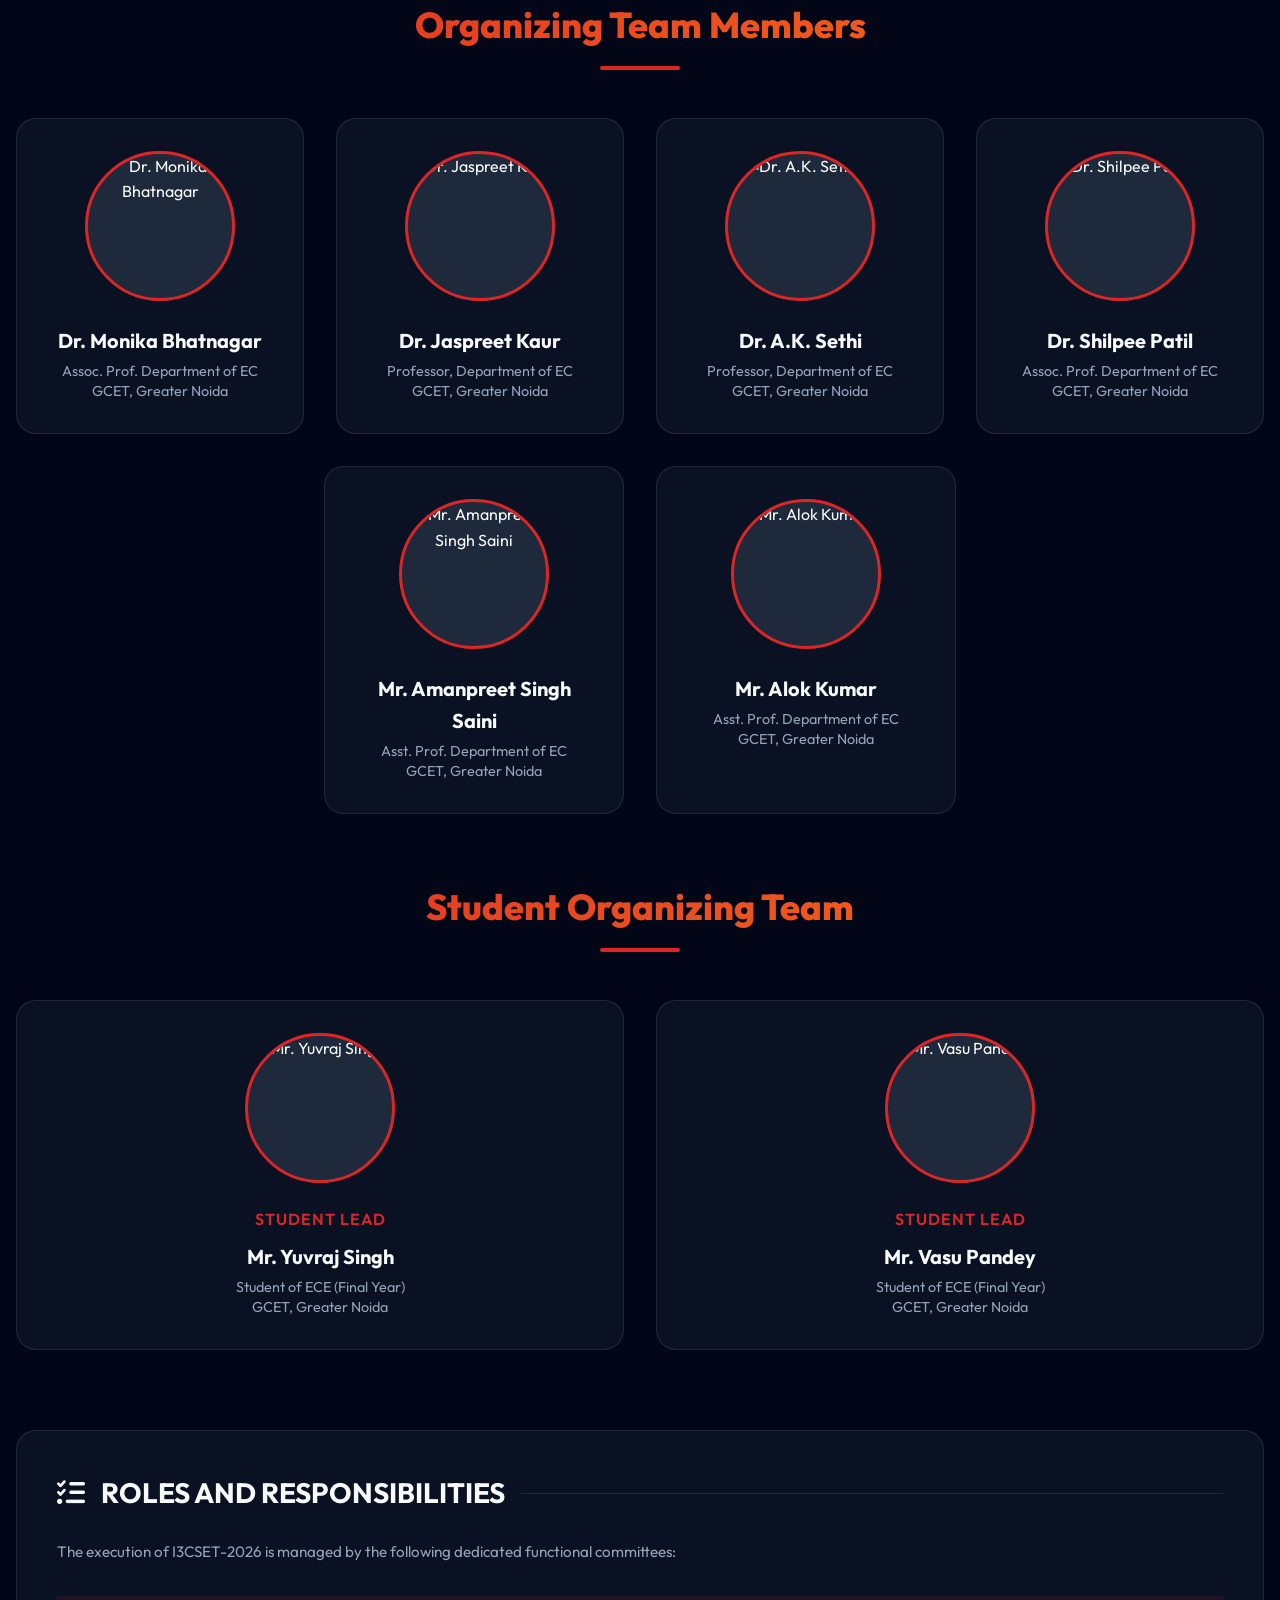
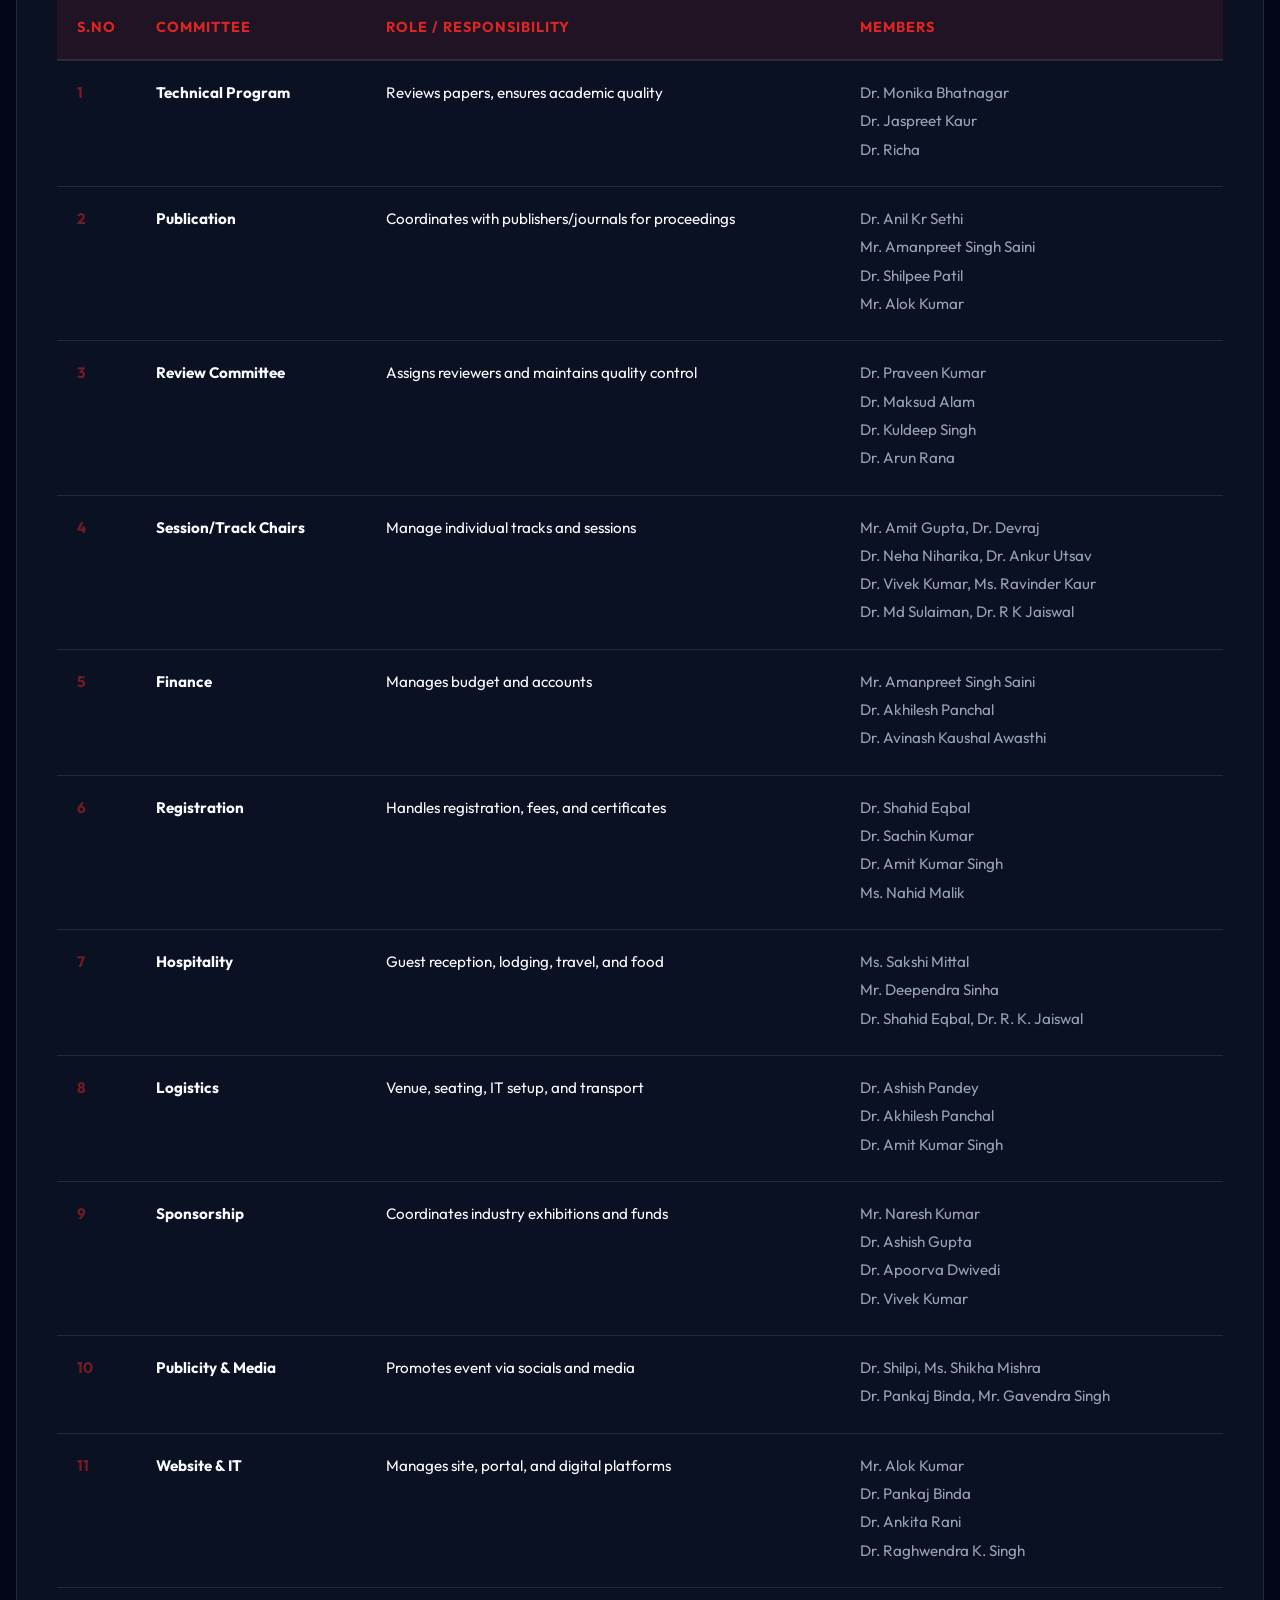
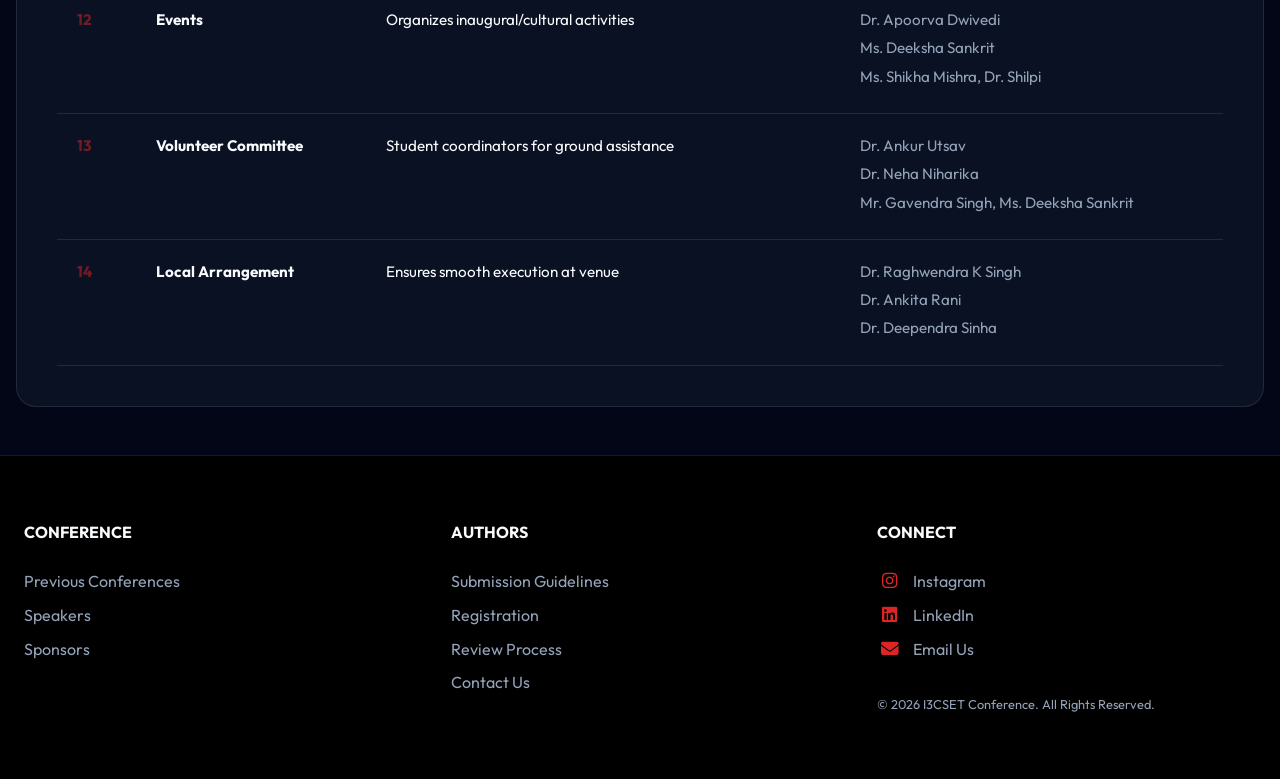
==== commit a55ce7aa: "docs: adjust dates font size, align footer social links, and add hover-pause to gallery" ====
--- a/committe.html
+++ b/committe.html
@@ -317,8 +317,8 @@
 
         <!-- Student Team -->
         <h2 class="category-title">Student Organizing Team</h2>
-        <div class="member-grid" style="justify-content: center; display: flex; gap: 4rem;">
-            <div class="member-card" style="min-width: 320px;">
+        <div class="member-grid" style="grid-template-columns: repeat(auto-fit, minmax(260px, 1fr));">
+            <div class="member-card">
                 <div class="member-img-wrapper"><img src="images/organizing/yuvraj.jpg" alt="Mr. Yuvraj Singh"></div>
                 <div class="member-role">Student Lead</div>
                 <div class="member-name">Mr. Yuvraj Singh</div>
--- a/css/modern.css
+++ b/css/modern.css
@@ -16,8 +16,56 @@
     --header-overlay: rgba(2, 6, 23, 0.8);
 }
 
-*, ::before, ::after {
+*,
+::before,
+::after {
     box-sizing: border-box;
+}
+
+/* Utilities */
+.container {
+    width: 100%;
+    margin-left: auto;
+    margin-right: auto;
+}
+
+.mx-auto {
+    margin-left: auto;
+    margin-right: auto;
+}
+
+.px-4 {
+    padding-left: 1rem;
+    padding-right: 1rem;
+}
+
+.py-12 {
+    padding-top: 3rem;
+    padding-bottom: 3rem;
+}
+
+.max-w-7xl {
+    max-width: 80rem;
+}
+
+.flex {
+    display: flex;
+}
+
+.flex-wrap {
+    flex-wrap: wrap;
+}
+
+.justify-center {
+    justify-content: center;
+}
+
+.gap-4 {
+    gap: 1rem;
+}
+
+.gap-8 {
+    gap: 2rem;
 }
 
 body.light-mode {
@@ -81,18 +129,26 @@
 .hero-content {
     backdrop-filter: blur(10px);
     background: var(--glass);
-    padding: 3rem;
+    padding: 3rem 2rem;
     border-radius: 20px;
     border: 1px solid var(--glass-border);
+    width: 95%; /* Fluid width */
     max-width: 900px;
-    transform: translateY(0);
+    margin: 0 auto;
     animation: fadeInUp 1s ease-out;
-    box-shadow: 0 20px 40px rgba(0,0,0,0.1);
+    box-shadow: 0 20px 40px rgba(0, 0, 0, 0.1);
 }
 
 @keyframes fadeInUp {
-    from { opacity: 0; transform: translateY(30px); }
-    to { opacity: 1; transform: translateY(0); }
+    from {
+        opacity: 0;
+        transform: translateY(30px);
+    }
+
+    to {
+        opacity: 1;
+        transform: translateY(0);
+    }
 }
 
 .conference-title {
@@ -128,7 +184,9 @@
     color: var(--text);
 }
 
-.info-item i { color: var(--accent); }
+.info-item i {
+    color: var(--accent);
+}
 
 /* Navigation Ribbon */
 .modern-nav {
@@ -147,6 +205,35 @@
     display: flex;
     justify-content: space-between;
     align-items: center;
+    position: relative;
+}
+
+.nav-brand-group {
+    display: flex;
+    align-items: center;
+}
+
+.nav-logo-link {
+    display: flex;
+    align-items: center;
+    text-decoration: none;
+    background: white;
+    padding: 6px 14px;
+    border-radius: 10px;
+    box-shadow: 0 4px 15px rgba(0, 0, 0, 0.15);
+    transition: var(--transition);
+    border: 1px solid rgba(255, 255, 255, 0.2);
+}
+
+.nav-logo-link:hover {
+    transform: translateY(-2px);
+    box-shadow: 0 6px 20px rgba(0, 0, 0, 0.2);
+}
+
+.nav-logo-img {
+    height: 40px;
+    width: auto;
+    display: block;
 }
 
 .nav-links {
@@ -162,13 +249,67 @@
     text-decoration: none;
     font-weight: 500;
     transition: var(--transition);
-    font-size: 0.9rem;
+    font-size: 0.85rem;
     text-transform: uppercase;
     letter-spacing: 1px;
-}
-
-.nav-links a:hover {
+    padding: 0.5rem 0;
+    position: relative;
+}
+
+.nav-links a::after {
+    content: '';
+    position: absolute;
+    bottom: 0;
+    left: 0;
+    width: 0;
+    height: 2px;
+    background: var(--accent);
+    transition: var(--transition);
+}
+
+.nav-links a:hover::after,
+.nav-links a.active::after {
+    width: 100%;
+}
+
+.nav-links a:hover,
+.nav-links a.active {
     color: var(--accent);
+}
+
+.nav-actions {
+    display: flex;
+    align-items: center;
+    gap: 1rem;
+}
+
+/* Mobile Menu Toggle Styles */
+.mobile-menu-toggle {
+    display: none;
+    background: var(--glass);
+    border: 1px solid var(--glass-border);
+    color: var(--text);
+    width: 40px;
+    height: 40px;
+    border-radius: 8px;
+    cursor: pointer;
+    font-size: 1.2rem;
+    transition: var(--transition);
+    align-items: center;
+    justify-content: center;
+    z-index: 1001;
+}
+
+.mobile-menu-toggle .hide-icon {
+    display: none;
+}
+
+.mobile-menu-toggle.active .show-icon {
+    display: none;
+}
+
+.mobile-menu-toggle.active .hide-icon {
+    display: block;
 }
 
 /* Modern Ticker */
@@ -210,8 +351,13 @@
 }
 
 @keyframes ticker {
-    0% { transform: translateX(0); }
-    100% { transform: translateX(-100%); }
+    0% {
+        transform: translateX(0);
+    }
+
+    100% {
+        transform: translateX(-100%);
+    }
 }
 
 /* Sections */
@@ -259,49 +405,56 @@
 
 .date-card {
     display: flex;
-    align-items: flex-end; /* Align to the bottom of the line */
-    padding: 1rem 0.5rem; /* Add horizontal padding to prevent edge touching */
+    align-items: flex-end;
+    flex-wrap: nowrap;
+    /* Align to the bottom of the line */
+    padding: 0.85rem 0.4rem;
+    /* Add horizontal padding to prevent edge touching */
     border-bottom: 1px solid var(--glass-border);
     transition: var(--transition);
     color: var(--text);
-    gap: 8px; /* Consistent gap */
+    gap: 6px;
+    /* Consistent gap */
     width: 100%;
     box-sizing: border-box;
 }
 
-.date-card .label { 
-    font-weight: 600; 
-    flex: 1; /* Take all available space */
+.date-card .label {
+    font-weight: 600;
+    flex: 1;
+    min-width: 80px;
+    /* Take all available space */
     display: flex;
     align-items: flex-end;
-    gap: 0.5rem;
-    font-size: 0.9rem; /* Slightly smaller for sidebar fit */
+    gap: 0.4rem;
+    font-size: 0.82rem;
+    /* Slightly smaller for sidebar fit */
 }
 
 /* The dotted line now sits precisely between label and value */
-.date-card .label::after {
-    content: '';
+.date-card .spacer {
     flex: 1;
     border-bottom: 2px dotted var(--glass-border);
     margin: 0 4px;
-    margin-bottom: 4px; /* Move dots up to align with text */
+    margin-bottom: 4px;
+    /* Move dots up to align with text */
     opacity: 0.3;
 }
 
-.date-card .label i { 
-    color: var(--accent); 
+.date-card .label i {
+    color: var(--accent);
     width: 18px;
     text-align: center;
     margin-bottom: 1px;
 }
 
-.date-card .value { 
-    color: var(--accent); 
-    font-weight: 700; 
-    font-size: 0.95rem;
-    flex-shrink: 0; /* Never shrink the date */
+.date-card .value {
+    color: var(--accent);
+    font-weight: 700;
+    font-size: 0.85rem;
     text-align: right;
-    white-space: nowrap; /* Keep the date on one line */
+    white-space: nowrap;
+    /* Keep the date on one line */
 }
 
 .date-card:hover {
@@ -392,6 +545,14 @@
     color: var(--accent);
 }
 
+.footer-section ul i {
+    width: 25px;
+    text-align: center;
+    color: var(--accent);
+    margin-right: 0.5rem;
+    font-size: 1.1rem;
+}
+
 /* Theme Toggle Button */
 .theme-toggle {
     background: var(--glass);
@@ -406,7 +567,7 @@
     display: flex;
     align-items: center;
     justify-content: center;
-    box-shadow: 0 4px 6px rgba(0,0,0,0.1);
+    box-shadow: 0 4px 6px rgba(0, 0, 0, 0.1);
 }
 
 .theme-toggle:hover {
@@ -415,9 +576,17 @@
     transform: scale(1.1) rotate(15deg);
 }
 
-.light-mode-icon { display: none; }
-body.light-mode .dark-mode-icon { display: none; }
-body.light-mode .light-mode-icon { display: block; }
+.light-mode-icon {
+    display: none;
+}
+
+body.light-mode .dark-mode-icon {
+    display: none;
+}
+
+body.light-mode .light-mode-icon {
+    display: block;
+}
 
 /* Track Accordion Styles */
 .track-list {
@@ -439,7 +608,8 @@
     padding: 1.25rem;
     cursor: pointer;
     font-weight: 700;
-    list-style: none; /* Hide default arrow */
+    list-style: none;
+    /* Hide default arrow */
     display: flex;
     justify-content: space-between;
     align-items: center;
@@ -452,7 +622,8 @@
 }
 
 .track-item summary::after {
-    content: '\f078'; /* fa-chevron-down */
+    content: '\f078';
+    /* fa-chevron-down */
     font-family: 'Font Awesome 5 Free';
     font-weight: 900;
     font-size: 0.8rem;
@@ -486,7 +657,261 @@
     margin-top: 0.5rem;
 }
 
+/* Responsive Adjustments */
+@media (max-width: 1200px) {
+    .nav-links {
+        gap: 1rem;
+    }
+
+    .nav-links a {
+        font-size: 0.8rem;
+    }
+
+    .main-content {
+        gap: 2rem;
+    }
+}
+
+@media (max-width: 1024px) {
+    .conference-title {
+        font-size: 2.75rem;
+    }
+
+    .hero-content {
+        padding: 2rem;
+    }
+
+    .main-content {
+        grid-template-columns: 1fr;
+        margin: 2rem auto;
+    }
+
+    .sidebar {
+        order: 2;
+    }
+
+    .content-area {
+        order: 1;
+    }
+}
+
 @media (max-width: 768px) {
-    .nav-container { padding: 0 1rem; }
-    .nav-links { gap: 1rem; }
-}
+    .modern-header {
+        min-height: 50vh;
+        padding: 1rem;
+    }
+
+    .conference-title {
+        font-size: 2.25rem;
+    }
+
+    .conference-subtitle {
+        font-size: 1rem;
+    }
+
+    .quick-info {
+        gap: 1rem;
+    }
+
+    .info-item {
+        font-size: 0.9rem;
+    }
+
+    .mobile-menu-toggle {
+        display: flex;
+    }
+
+    .nav-links {
+        position: fixed;
+        top: 50%;
+        left: 50%;
+        transform: translate(-50%, -50%) scale(0.9);
+        width: 90%;
+        max-width: 380px;
+        height: auto;
+        max-height: 85vh;
+        background: var(--glass);
+        backdrop-filter: blur(25px);
+        flex-direction: column;
+        justify-content: center;
+        align-items: center;
+        gap: 0.5rem;
+        padding: 2.5rem 1.5rem;
+        border-radius: 24px;
+        border: 1px solid var(--glass-border);
+        transition: all 0.4s cubic-bezier(0.34, 1.56, 0.64, 1);
+        z-index: 1000;
+        box-shadow: 0 25px 50px -12px rgba(0, 0, 0, 0.5);
+        opacity: 0;
+        visibility: hidden;
+        overflow-y: auto;
+    }
+
+    .nav-links.mobile-menu-active {
+        opacity: 1;
+        visibility: visible;
+        transform: translate(-50%, -50%) scale(1);
+    }
+
+    .nav-overlay {
+        position: fixed;
+        top: 0;
+        left: 0;
+        width: 100%;
+        height: 100vh;
+        background: rgba(0, 0, 0, 0.5);
+        backdrop-filter: blur(4px);
+        z-index: 999;
+        /* Just below the menu */
+        opacity: 0;
+        visibility: hidden;
+        transition: var(--transition);
+    }
+
+    .nav-overlay.active {
+        opacity: 1;
+        visibility: visible;
+    }
+
+    .nav-links a {
+        font-size: 1.1rem;
+        width: 100%;
+        text-align: center;
+        padding: 0.75rem;
+        border-radius: 12px;
+        transition: var(--transition);
+    }
+
+    .nav-links a:hover,
+    .nav-links a.active {
+        background: rgba(220, 38, 38, 0.1);
+        color: var(--accent);
+    }
+
+    .highlight-grid {
+        grid-template-columns: repeat(auto-fit, minmax(140px, 1fr));
+        gap: 1rem;
+    }
+
+    .h-card {
+        padding: 1rem;
+    }
+
+    .h-card i {
+        font-size: 1.8rem;
+    }
+
+    .h-card h3 {
+        font-size: 0.95rem;
+    }
+
+    .footer-grid {
+        gap: 2rem;
+        grid-template-columns: 1fr;
+        text-align: center;
+    }
+
+    .footer-section h4::after {
+        left: 50%;
+        transform: translateX(-50%);
+    }
+
+    /* Gallery Mobile */
+    .gallery-track {
+        width: calc(280px * 22);
+    }
+
+    .gallery-track:hover {
+        animation-play-state: paused;
+    }
+
+    .gallery-item {
+        width: 280px;
+        height: 180px;
+    }
+
+    @keyframes scroll {
+        0% {
+            transform: translateX(0);
+        }
+
+        100% {
+            transform: translateX(calc(-280px * 11));
+        }
+    }
+}
+
+@media (max-width: 480px) {
+    .conference-title {
+        font-size: 1.75rem;
+    }
+
+    .hero-logo {
+        width: 120px;
+    }
+
+    .btn-primary,
+    .btn-outline {
+        width: 100%;
+    }
+
+    .hero-content div[style*="flex"] {
+        flex-direction: column;
+    }
+
+    .section-title {
+        font-size: 1.4rem;
+    }
+
+    .welcome-card {
+        padding-left: 1rem;
+    }
+
+    .date-card .label {
+        font-size: 0.75rem;
+    }
+
+    .date-card .value {
+        font-size: 0.8rem;
+    }
+}
+
+/* Back to Top Button */
+.back-to-top {
+    position: fixed;
+    bottom: 2rem;
+    right: 2rem;
+    background: var(--accent);
+    color: white;
+    width: 50px;
+    height: 50px;
+    border-radius: 50%;
+    display: flex;
+    align-items: center;
+    justify-content: center;
+    cursor: pointer;
+    box-shadow: 0 4px 15px var(--accent-glow);
+    transition: var(--transition);
+    opacity: 0;
+    visibility: hidden;
+    z-index: 999;
+}
+
+.back-to-top.visible {
+    opacity: 1;
+    visibility: visible;
+}
+
+.back-to-top:hover {
+    transform: translateY(-5px);
+    background: var(--secondary);
+}
+
+@media (max-width: 768px) {
+    .back-to-top {
+        bottom: 1.5rem;
+        right: 1.5rem;
+        width: 45px;
+        height: 45px;
+    }
+}
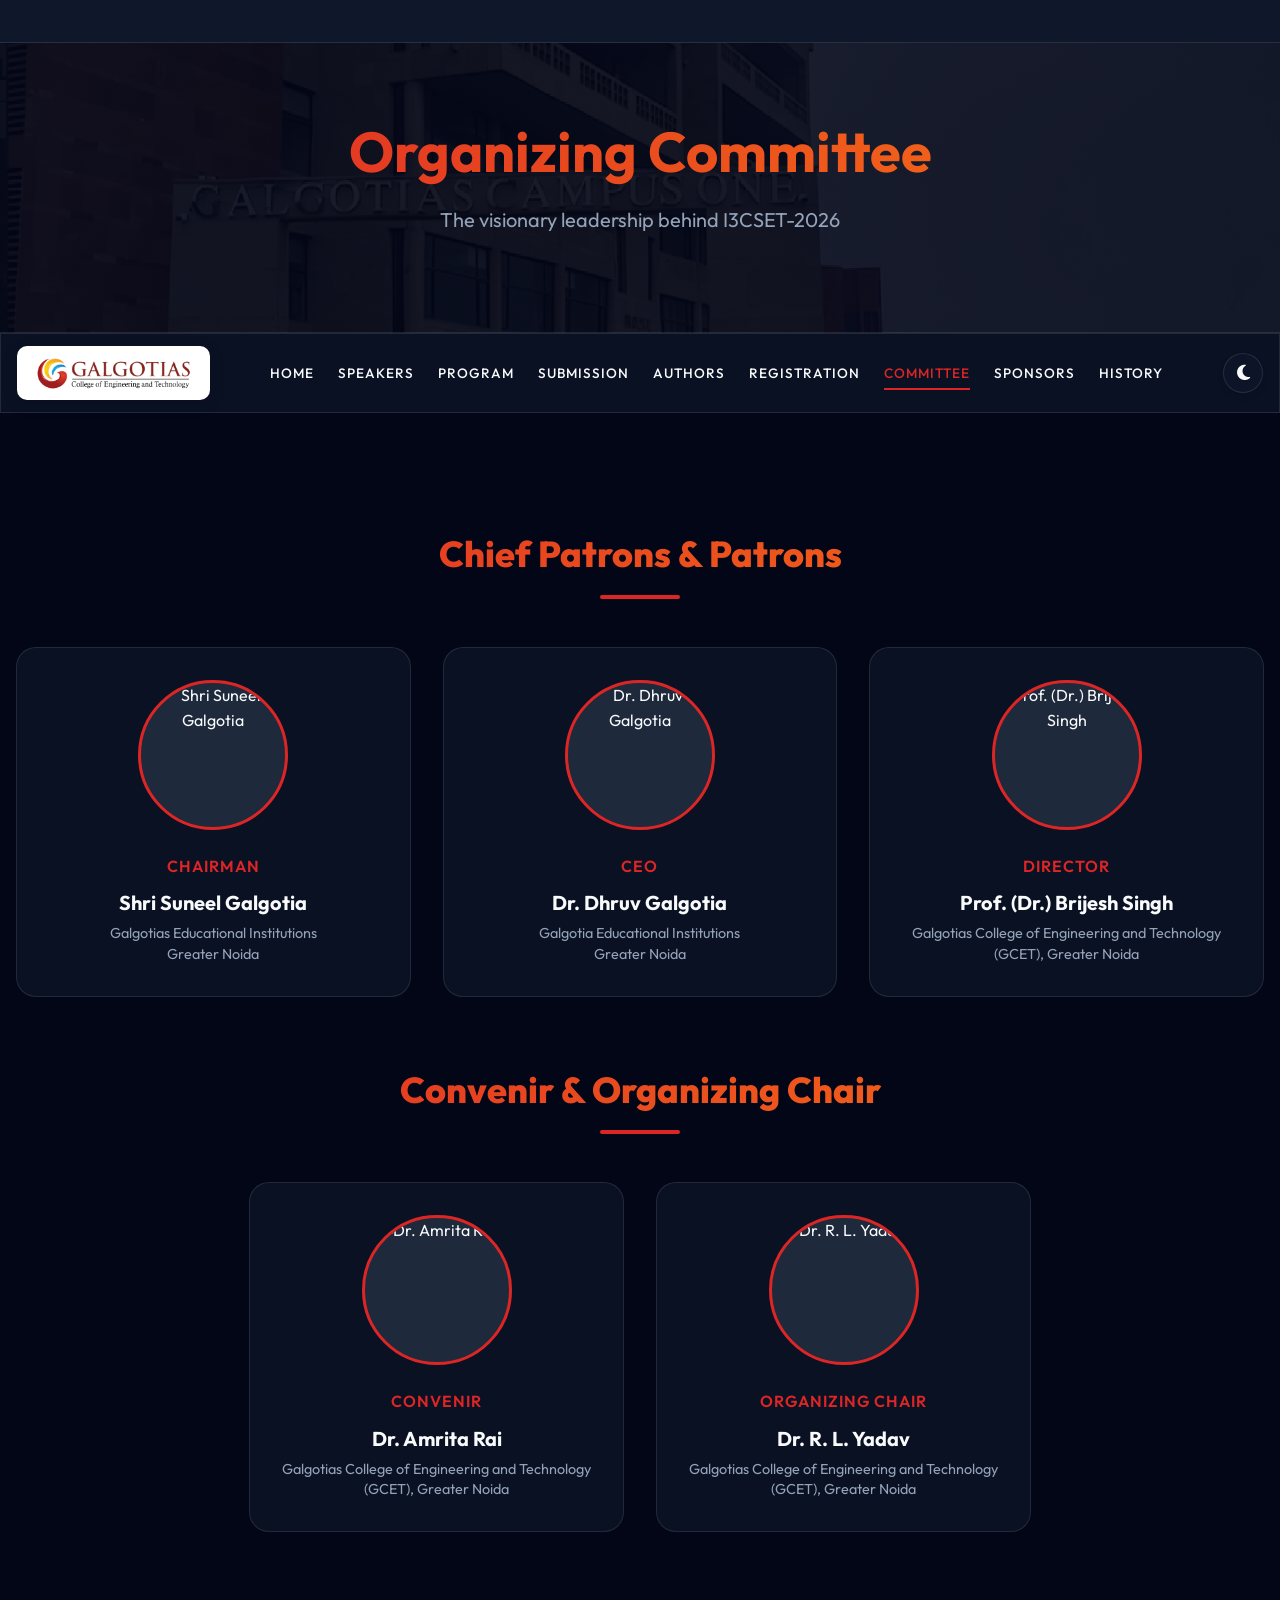
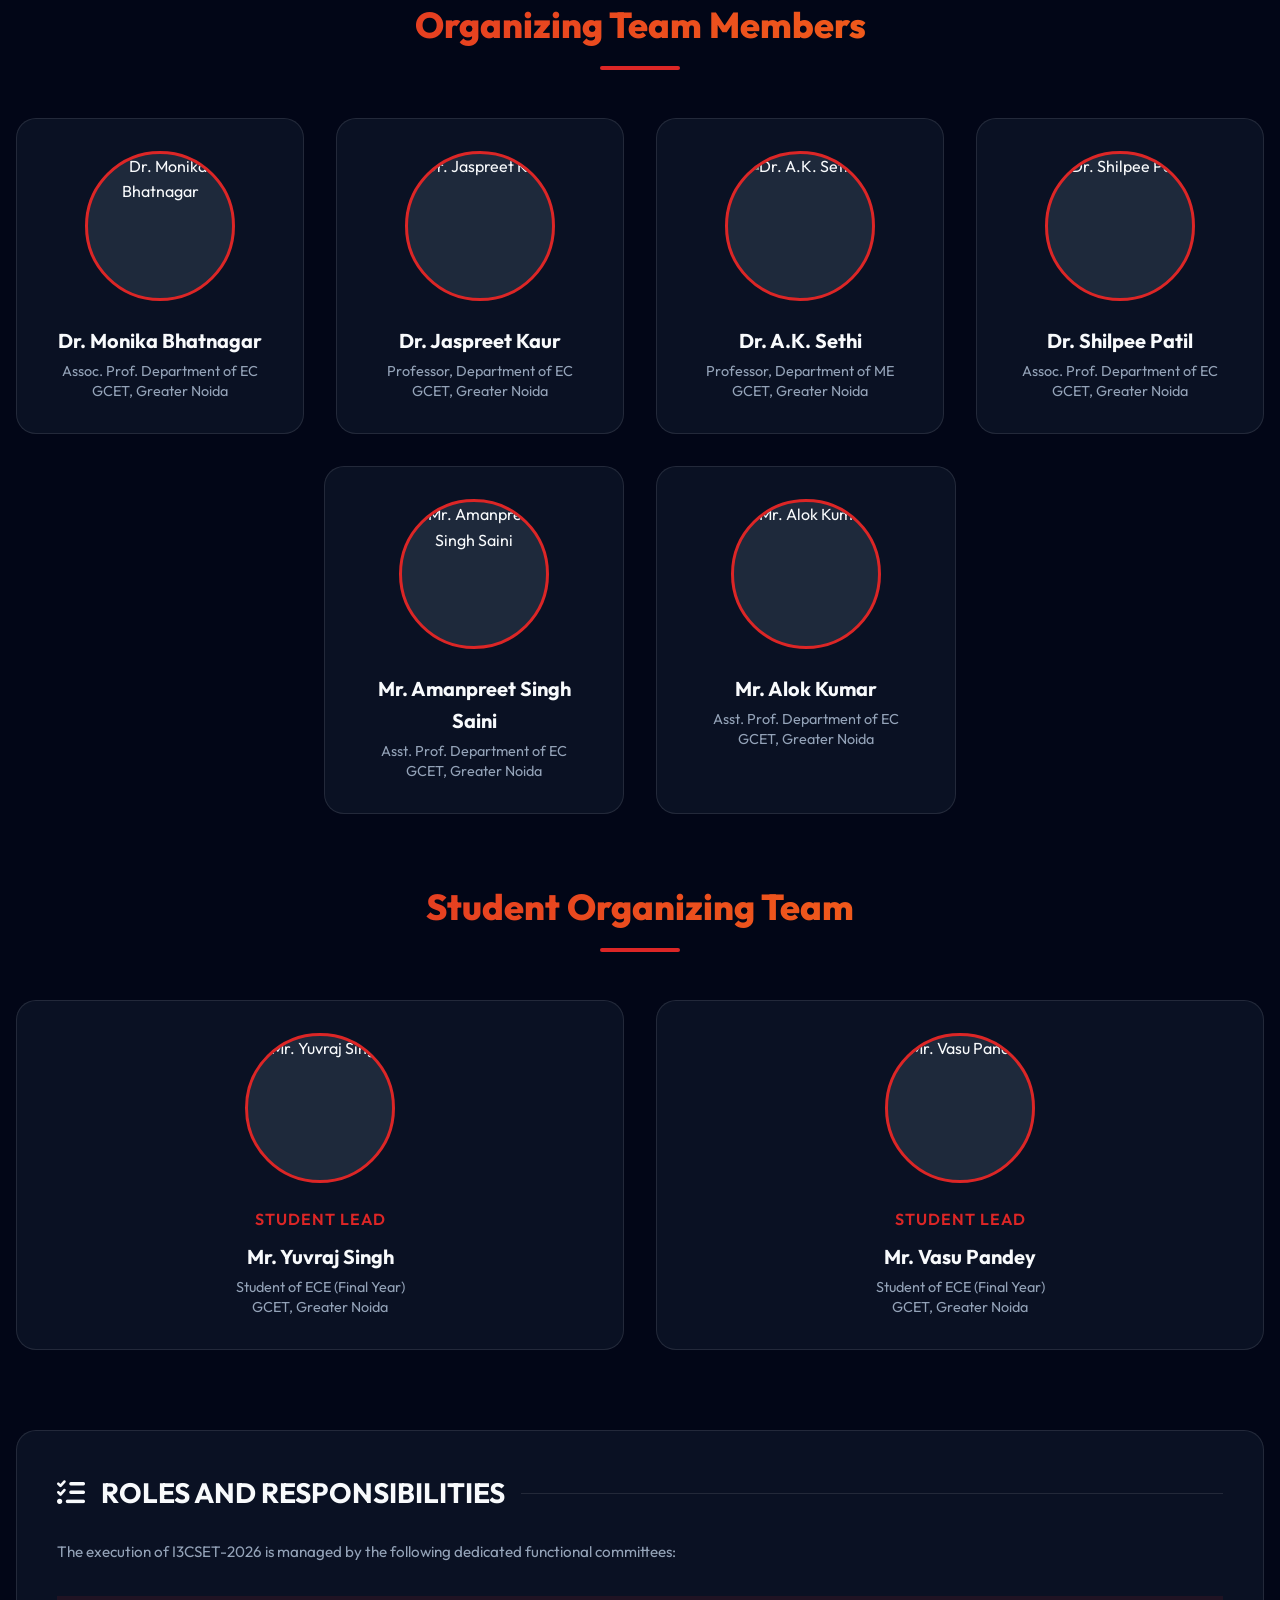
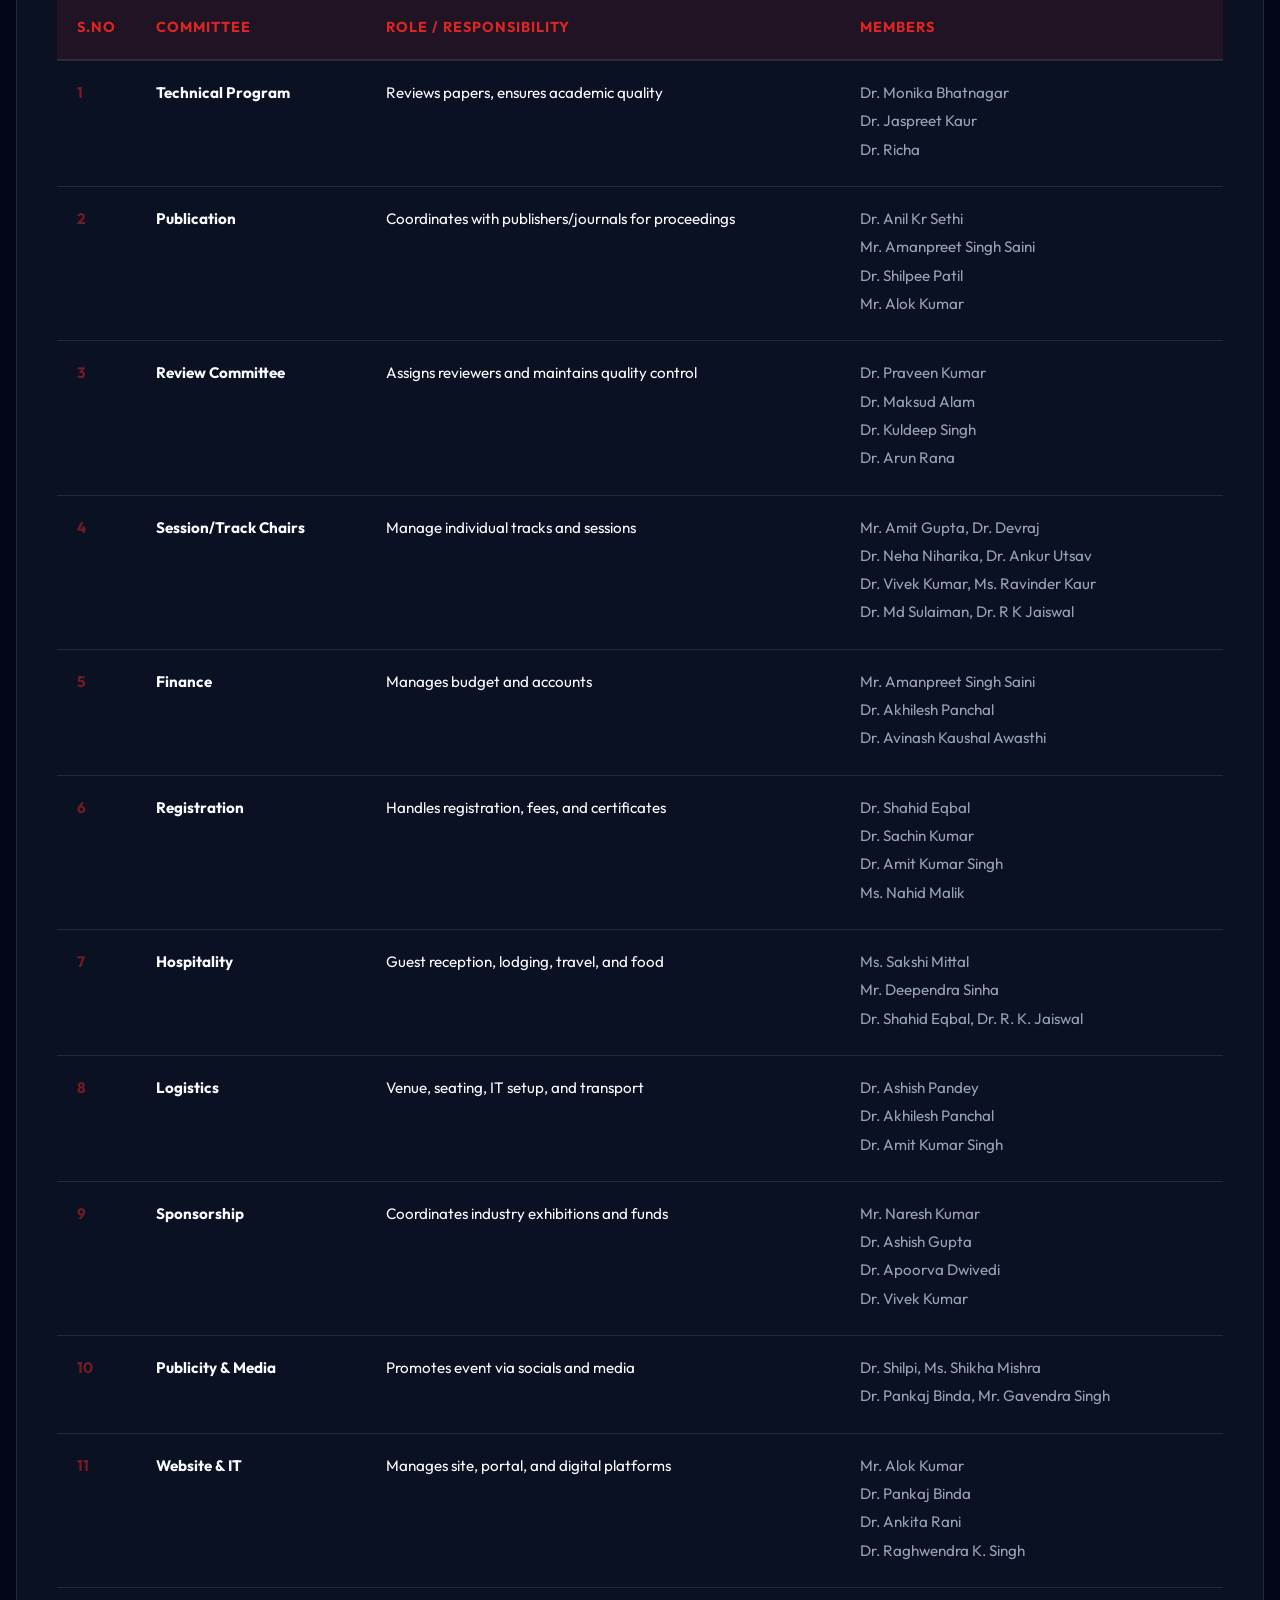
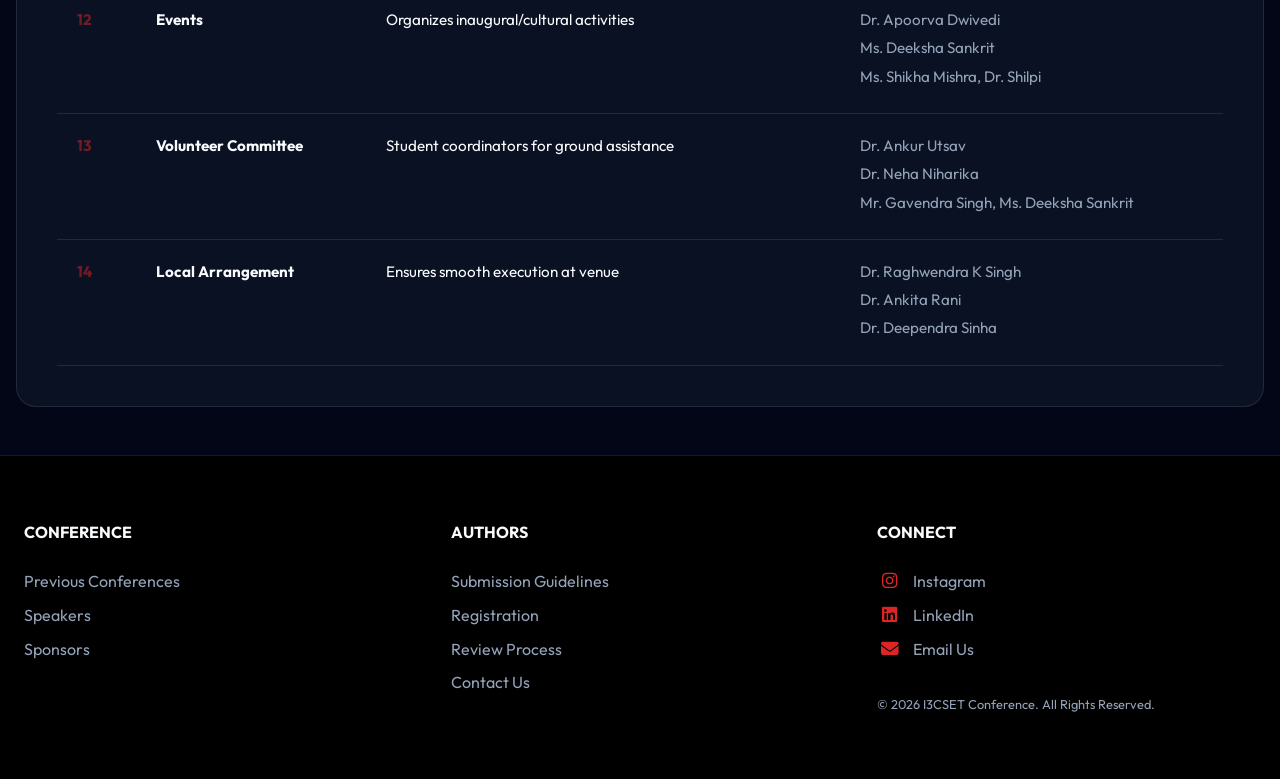
==== commit d19729f0: "Update I3CSET-2026 conference website" ====
--- a/committe.html
+++ b/committe.html
@@ -12,12 +12,13 @@
     <meta name="description"
         content="Meet the visionary leadership and organizing committee of I3CSET-2026 at Galgotias College of Engineering and Technology (GCET).">
     <meta name="author" content="I3CSET-2026 Committee">
-    
+
     <!-- Open Graph / social media -->
     <meta property="og:type" content="website">
     <meta property="og:url" content="https://i3cset.org/committe.html">
     <meta property="og:title" content="Organizing Committee | I3CSET-2026">
-    <meta property="og:description" content="The dedicated team behind the 2nd International Conference on Computing, Communication and Sustainable Energy Technologies.">
+    <meta property="og:description"
+        content="The dedicated team behind the 2nd International Conference on Computing, Communication and Sustainable Energy Technologies.">
     <meta property="og:image" content="images/hotel1-banner.jpg">
 
     <script>
@@ -255,10 +256,19 @@
         </div>
 
         <!-- Organizing Chair -->
-        <h2 class="category-title">Organizing Chair</h2>
+        <h2 class="category-title">Convenir & Organizing Chair</h2>
         <div class="member-grid" style="justify-content: center; display: flex;">
             <div class="member-card" style="max-width: 400px;">
                 <div class="member-img-wrapper">
+                    <img src="images/organizing/Dr.-Amrita-Rai.png" alt="Dr. Amrita Rai">
+                </div>
+                <div class="member-role">Convenir</div>
+                <div class="member-name">Dr. Amrita Rai</div>
+                <div class="member-org">Galgotias College of Engineering and Technology<br>(GCET), Greater Noida</div>
+            </div>
+
+            <div class="member-card" style="max-width: 400px;">
+                <div class="member-img-wrapper">
                     <img src="images/organizing/Dr. R. L. Yadav.jpeg" alt="Dr. R. L. Yadav">
                 </div>
                 <div class="member-role">Organizing Chair</div>
@@ -269,7 +279,7 @@
 
         <!-- Organizing Team -->
         <h2 class="category-title">Organizing Team Members</h2>
-        
+
         <!-- Row 1: 4 Members -->
         <div class="member-grid" style="grid-template-columns: repeat(auto-fit, minmax(260px, 1fr));">
             <div class="member-card">
@@ -288,7 +298,7 @@
                 <div class="member-img-wrapper"><img src="images/organizing/Anil-Kumar-Sethi.jpg" alt="Dr. A.K. Sethi">
                 </div>
                 <div class="member-name">Dr. A.K. Sethi</div>
-                <div class="member-org">Professor, Department of EC<br>GCET, Greater Noida</div>
+                <div class="member-org">Professor, Department of ME<br>GCET, Greater Noida</div>
             </div>
             <div class="member-card">
                 <div class="member-img-wrapper"><img src="images/organizing/DR-SHILPEE_ECE.jpg" alt="Dr. Shilpee Patil">
@@ -299,8 +309,9 @@
         </div>
 
         <!-- Row 2: 2 Members Centered -->
-        <div class="member-grid" style="display: flex; justify-content: center; flex-wrap: wrap; margin-top: 2rem; gap: 2rem;">
-            
+        <div class="member-grid"
+            style="display: flex; justify-content: center; flex-wrap: wrap; margin-top: 2rem; gap: 2rem;">
+
             <div class="member-card" style="flex: 0 1 300px;">
                 <div class="member-img-wrapper"><img src="images/organizing/Mr. Amanpreet Singh Saini.webp"
                         alt="Mr. Amanpreet Singh Saini"></div>
@@ -533,4 +544,4 @@
 
 </body>
 
-</html>
+</html>
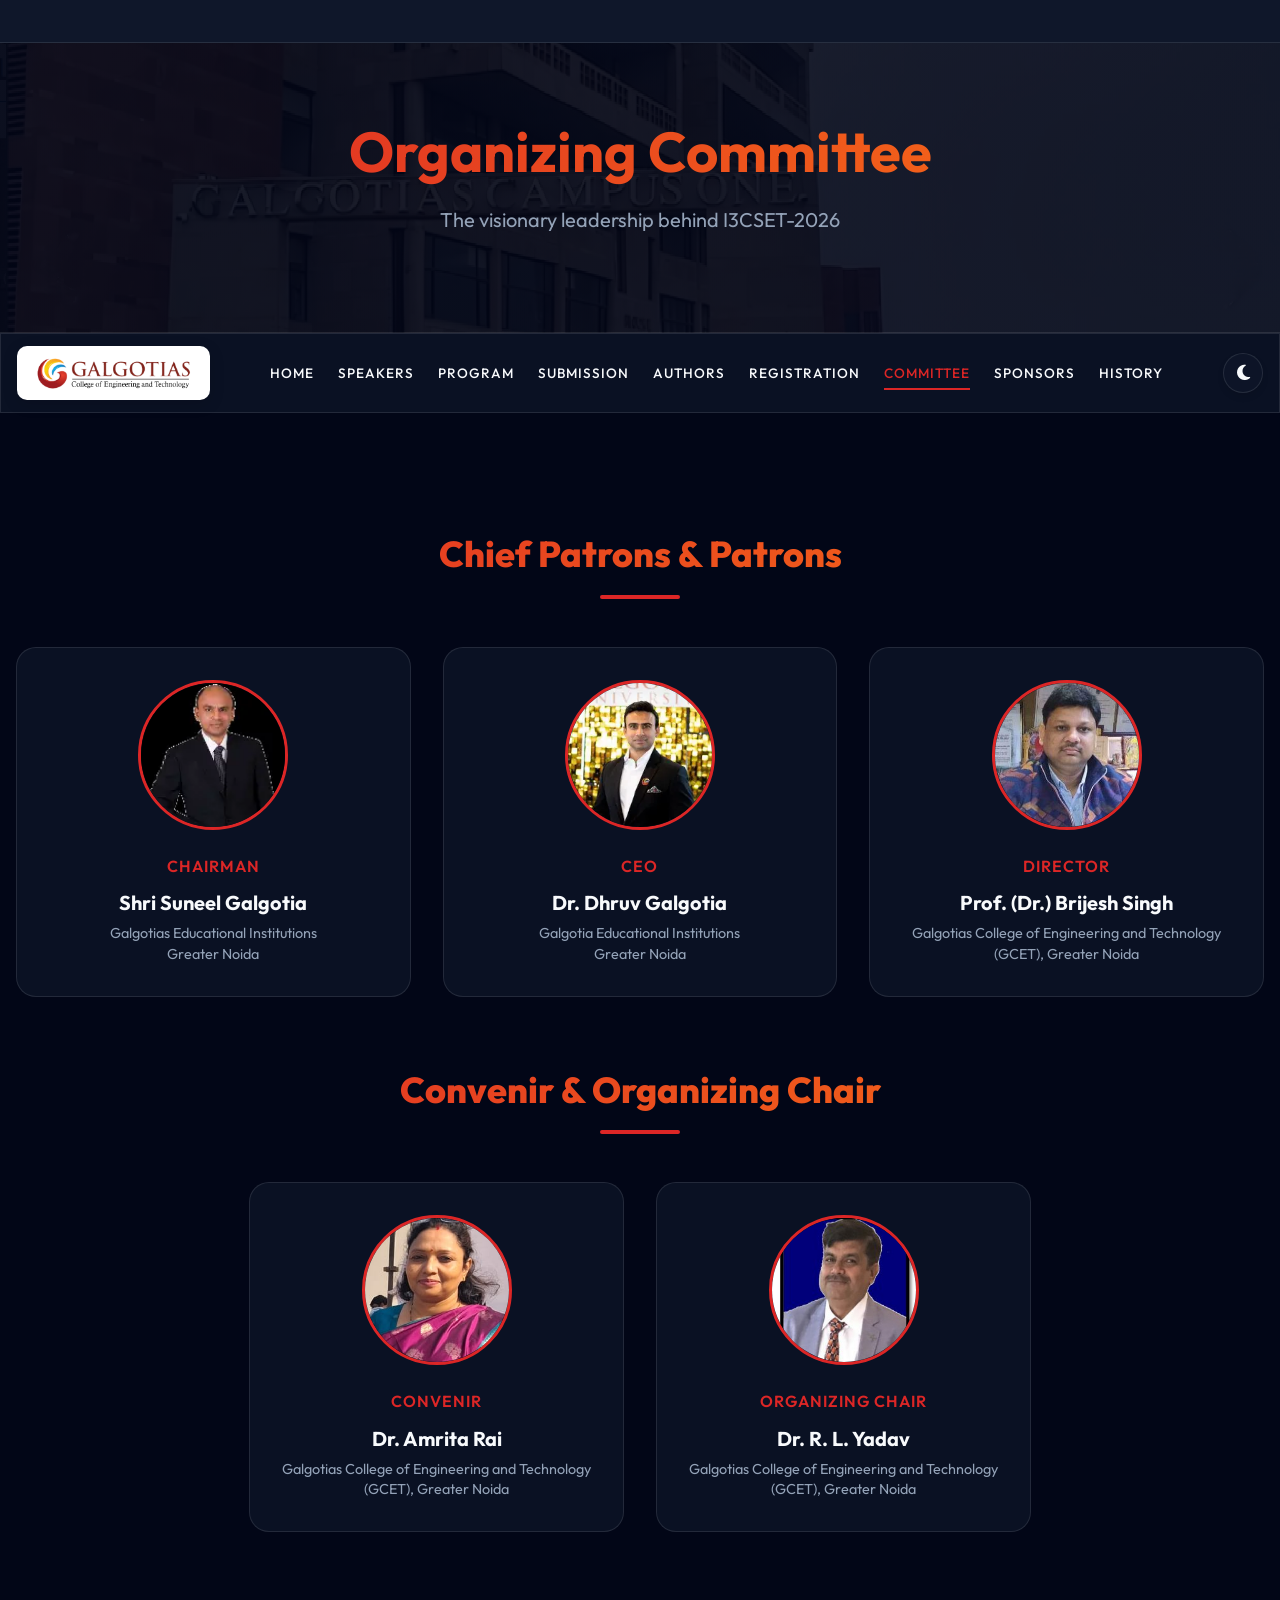
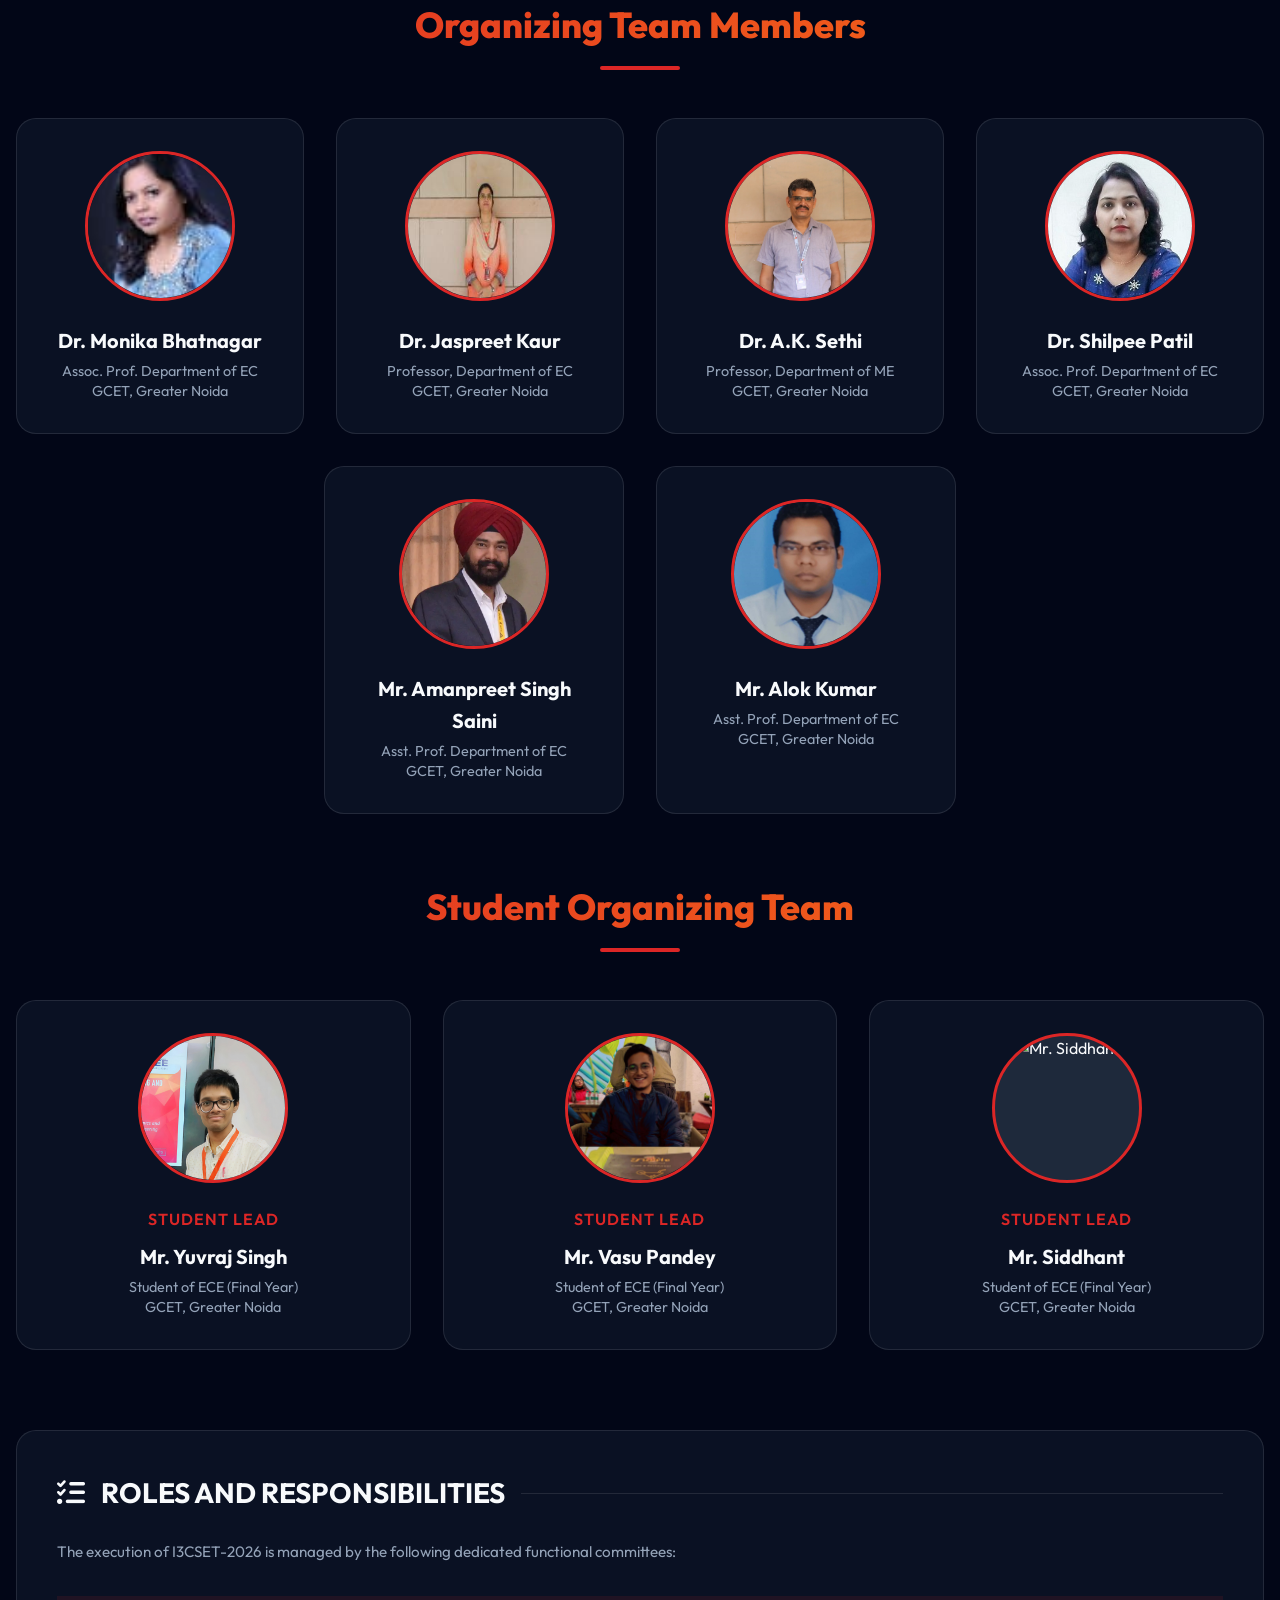
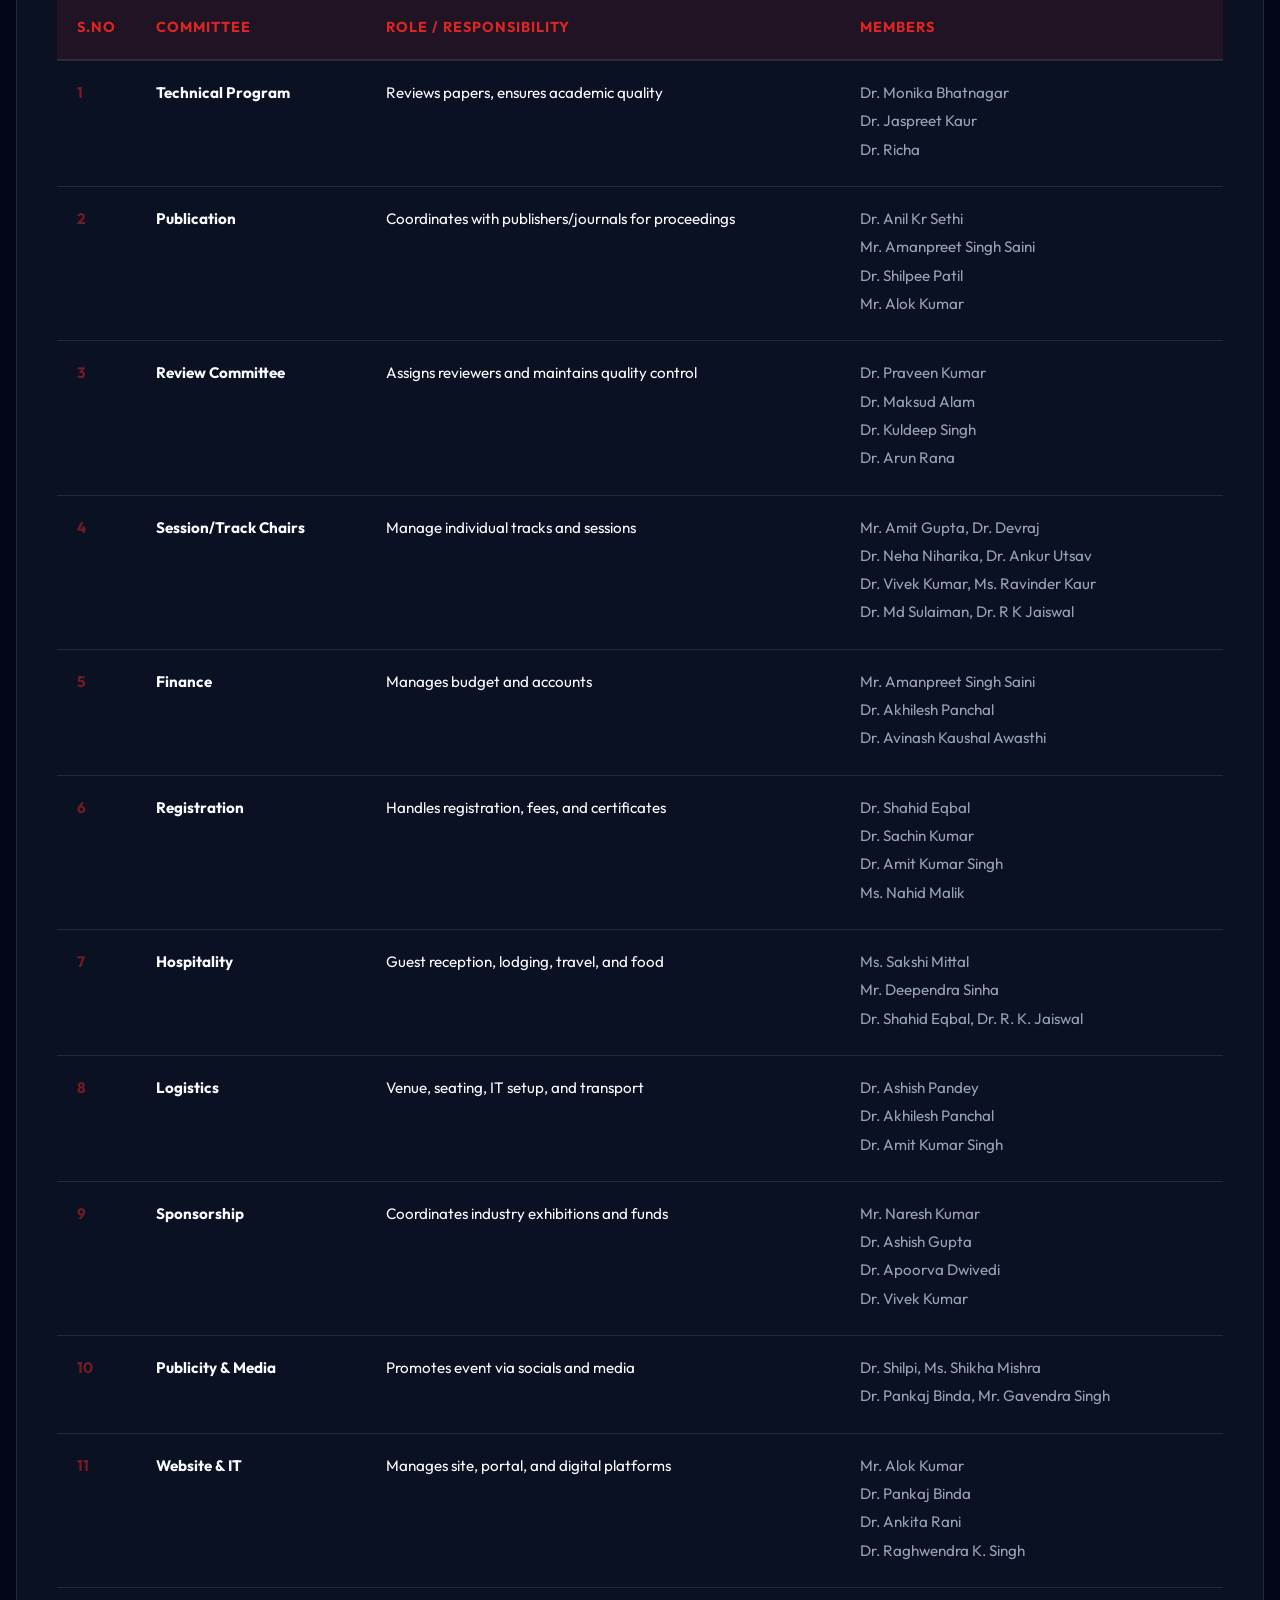
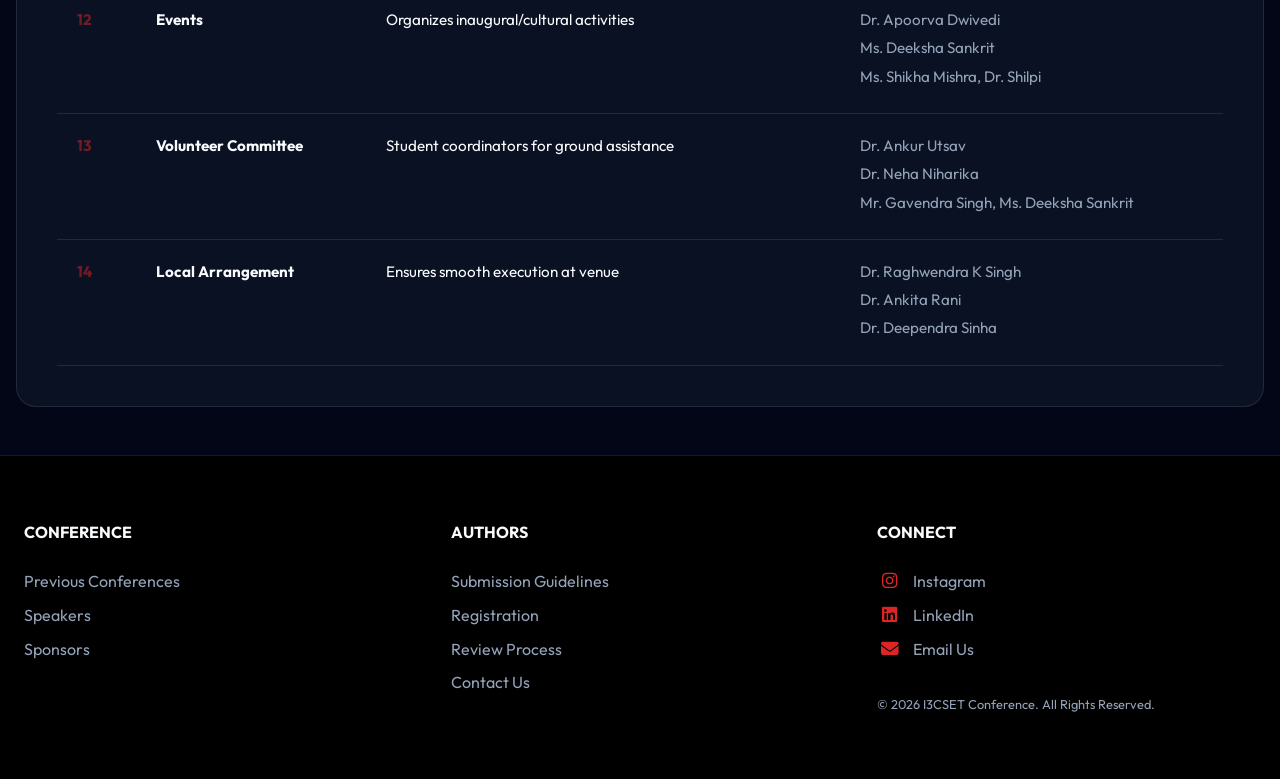
==== commit 7c0ab798: "feat: update conference year to 2026, add dynamic footer script, and update contact information and " ====
--- a/committe.html
+++ b/committe.html
@@ -269,7 +269,7 @@
 
             <div class="member-card" style="max-width: 400px;">
                 <div class="member-img-wrapper">
-                    <img src="images/organizing/Dr. R. L. Yadav.jpeg" alt="Dr. R. L. Yadav">
+                    <img src="images/organizing/rl sir.jpeg" alt="Dr. R. L. Yadav">
                 </div>
                 <div class="member-role">Organizing Chair</div>
                 <div class="member-name">Dr. R. L. Yadav</div>
@@ -339,6 +339,12 @@
                 <div class="member-img-wrapper"><img src="images/organizing/vasu.jpg" alt="Mr. Vasu Pandey"></div>
                 <div class="member-role">Student Lead</div>
                 <div class="member-name">Mr. Vasu Pandey</div>
+                <div class="member-org">Student of ECE (Final Year)<br>GCET, Greater Noida</div>
+            </div>
+            <div class="member-card" style="min-width: 320px;">
+                <div class="member-img-wrapper"><img src="images/organizing/SIDDHANT.png" alt="Mr. Siddhant"></div>
+                <div class="member-role">Student Lead</div>
+                <div class="member-name">Mr. Siddhant</div>
                 <div class="member-org">Student of ECE (Final Year)<br>GCET, Greater Noida</div>
             </div>
         </div>
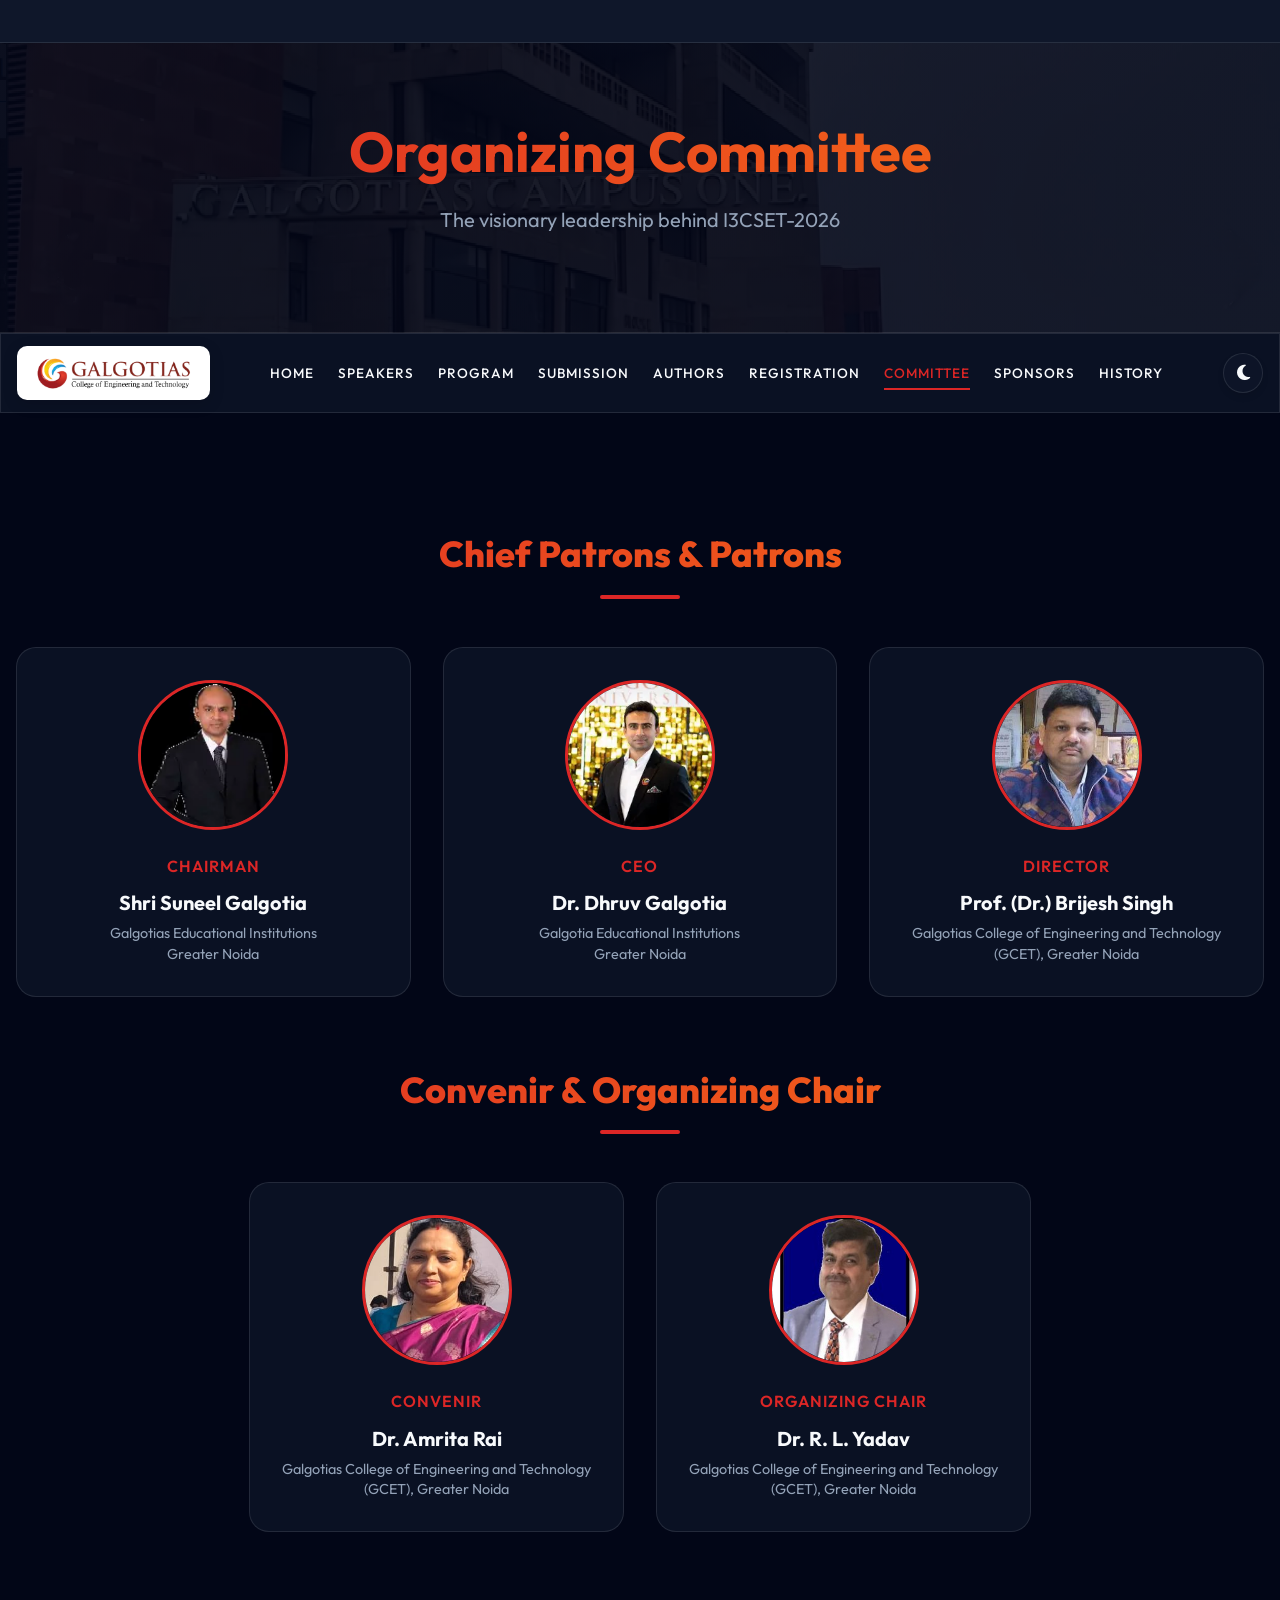
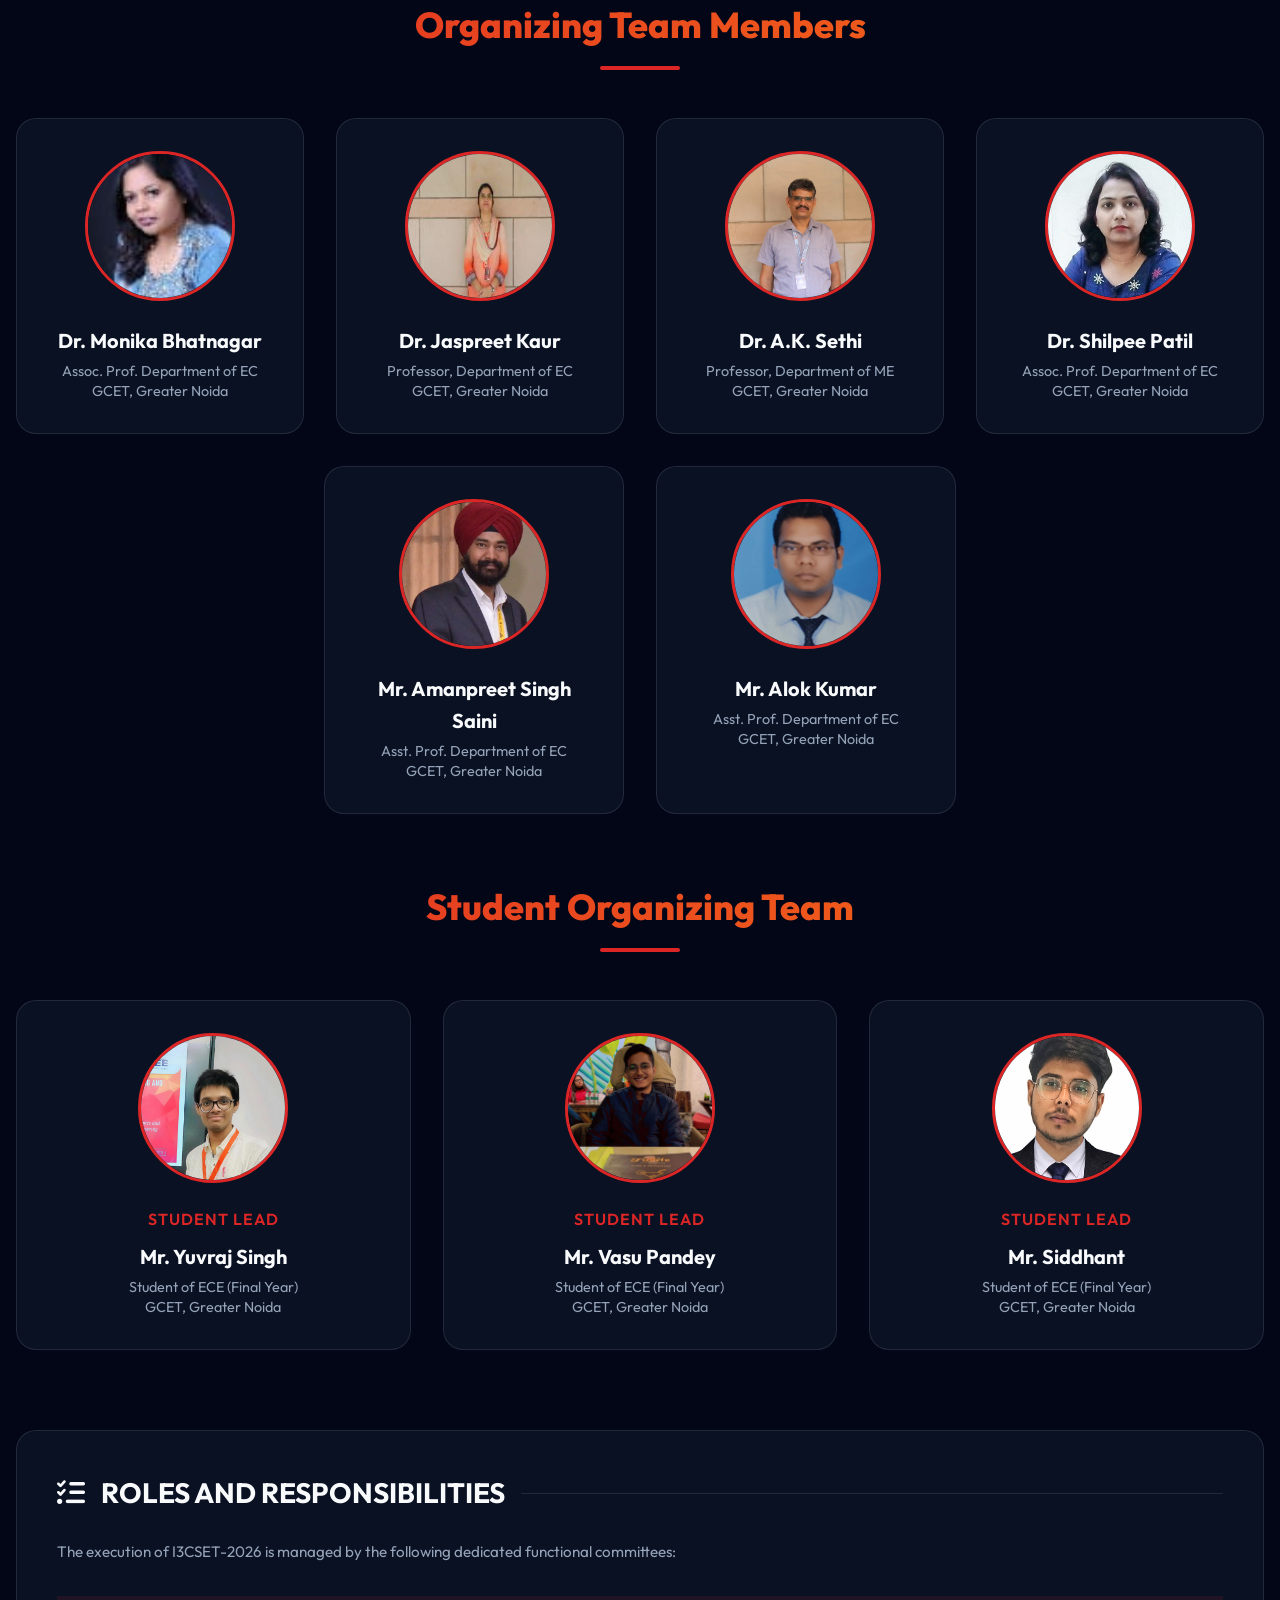
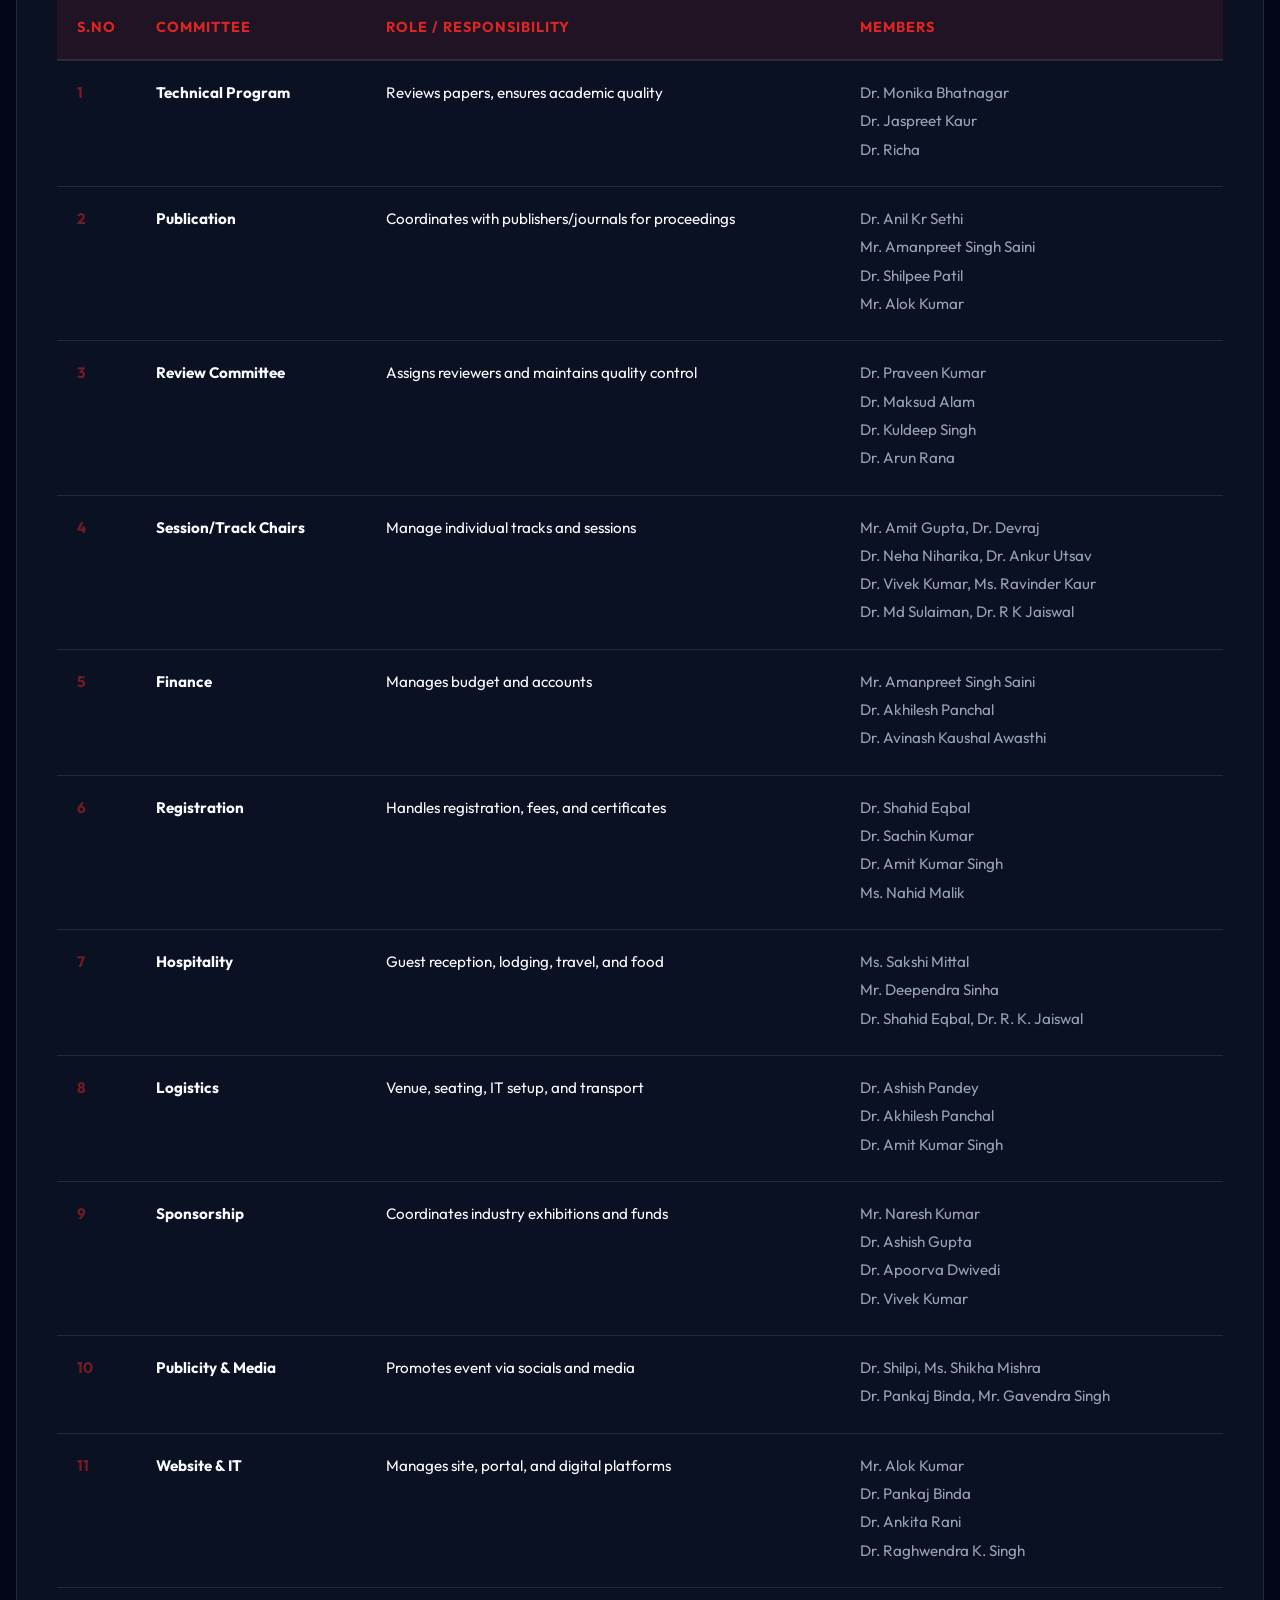
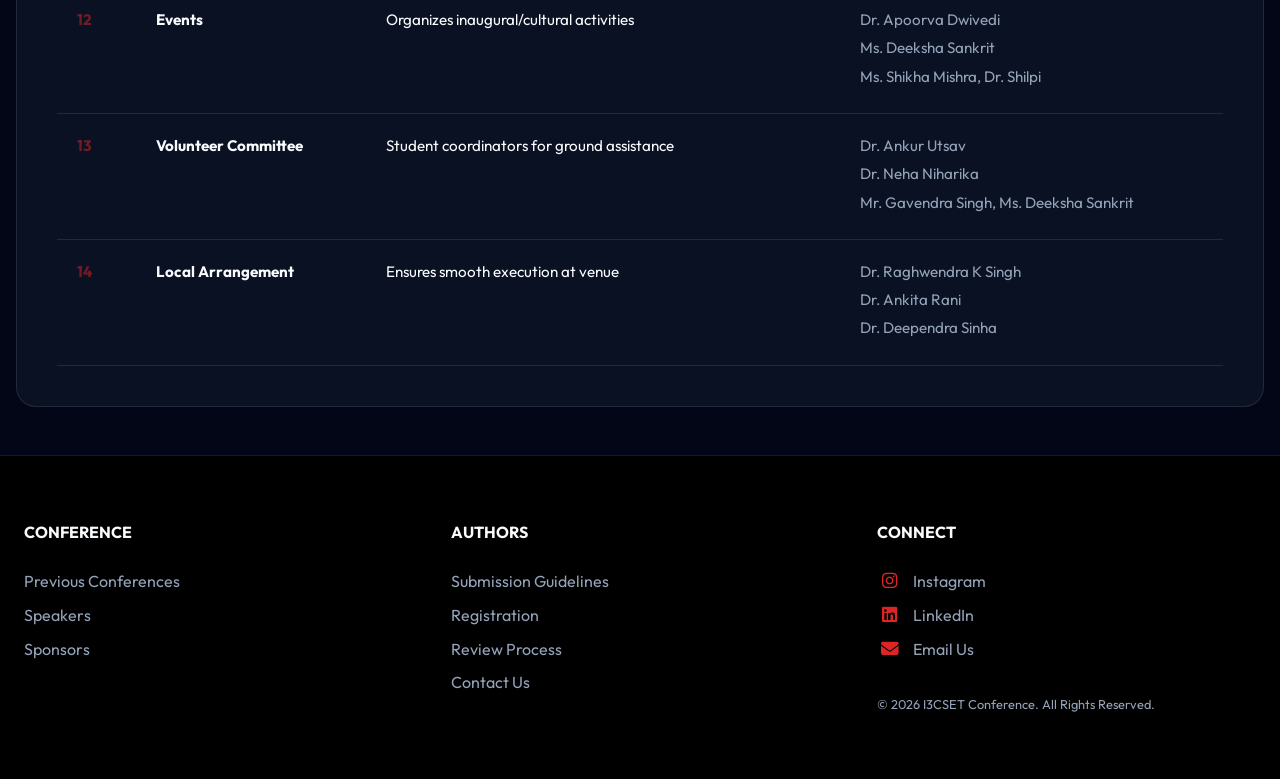
==== commit c486e429: "Merge branch 'main' of github.com:yuvrajsingh835/I3CSET-website" ====
--- a/committe.html
+++ b/committe.html
@@ -550,4 +550,4 @@
 
 </body>
 
-</html>+</html>
